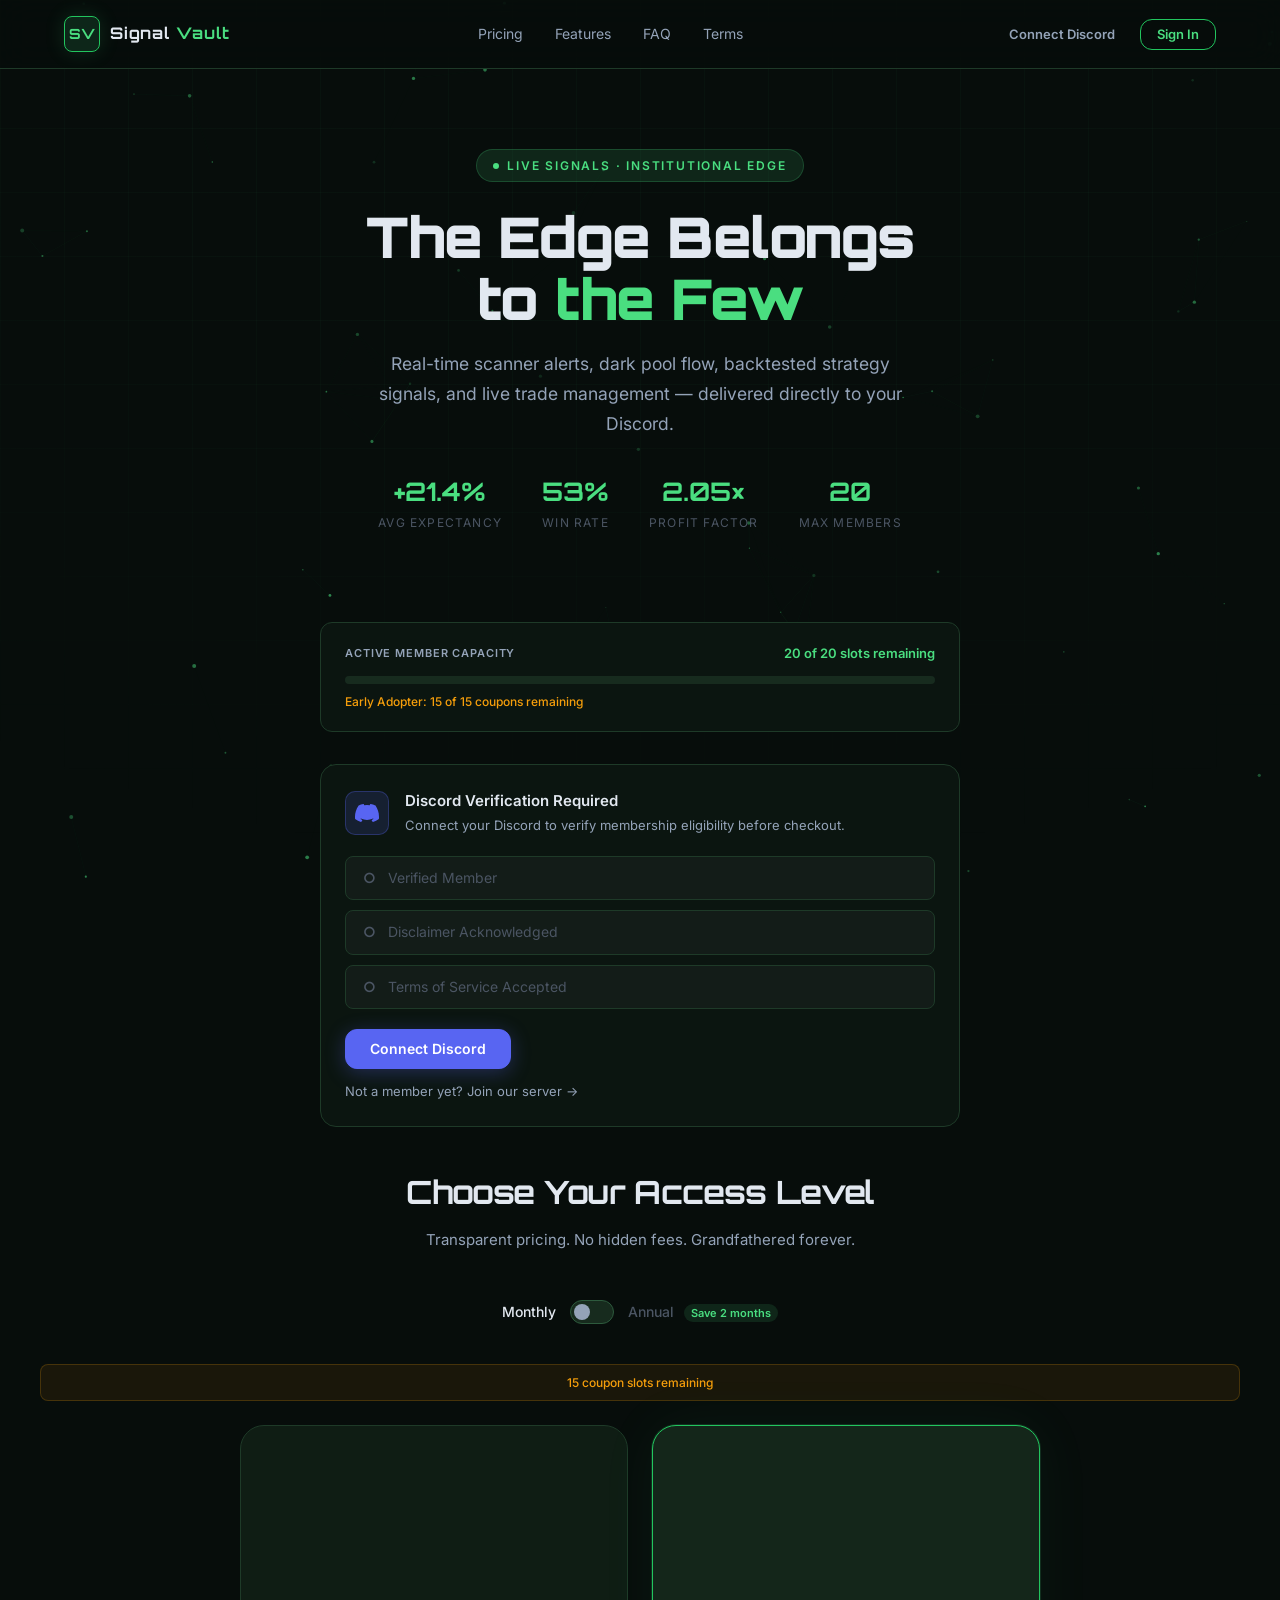
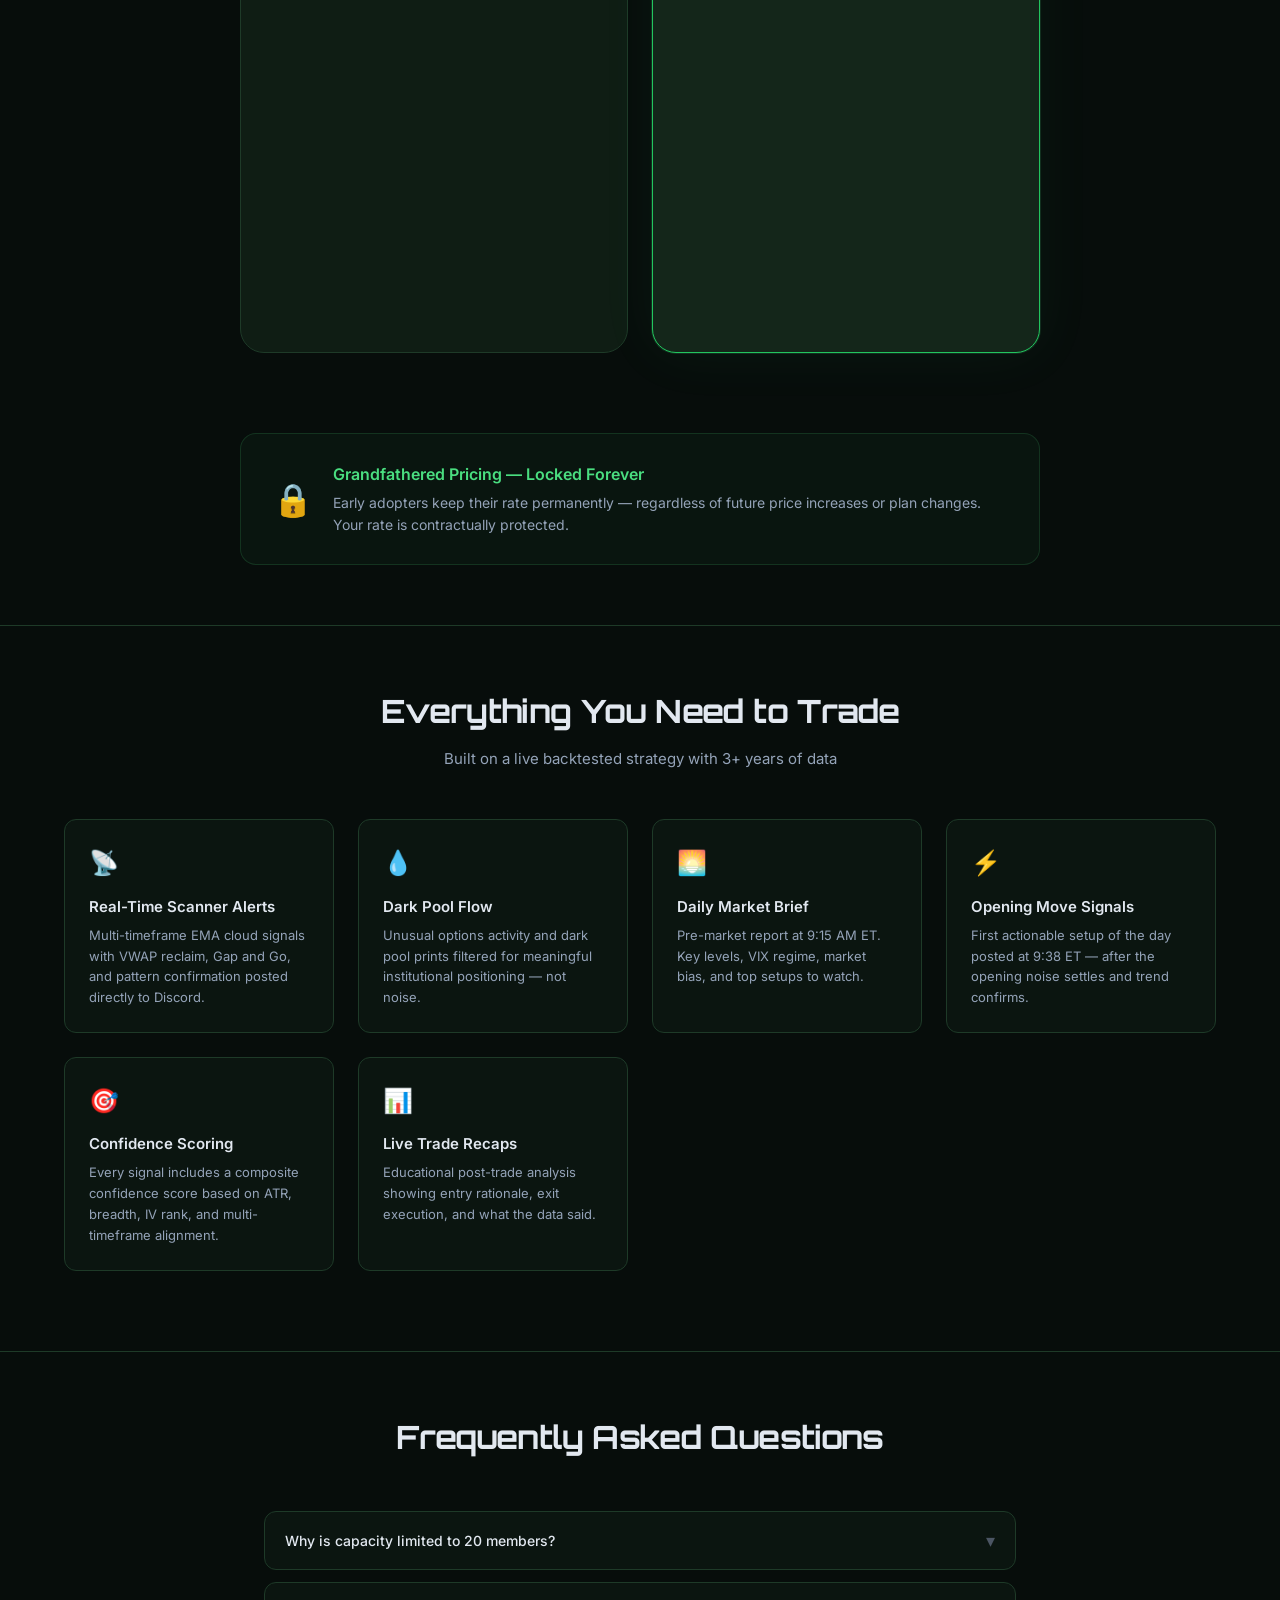
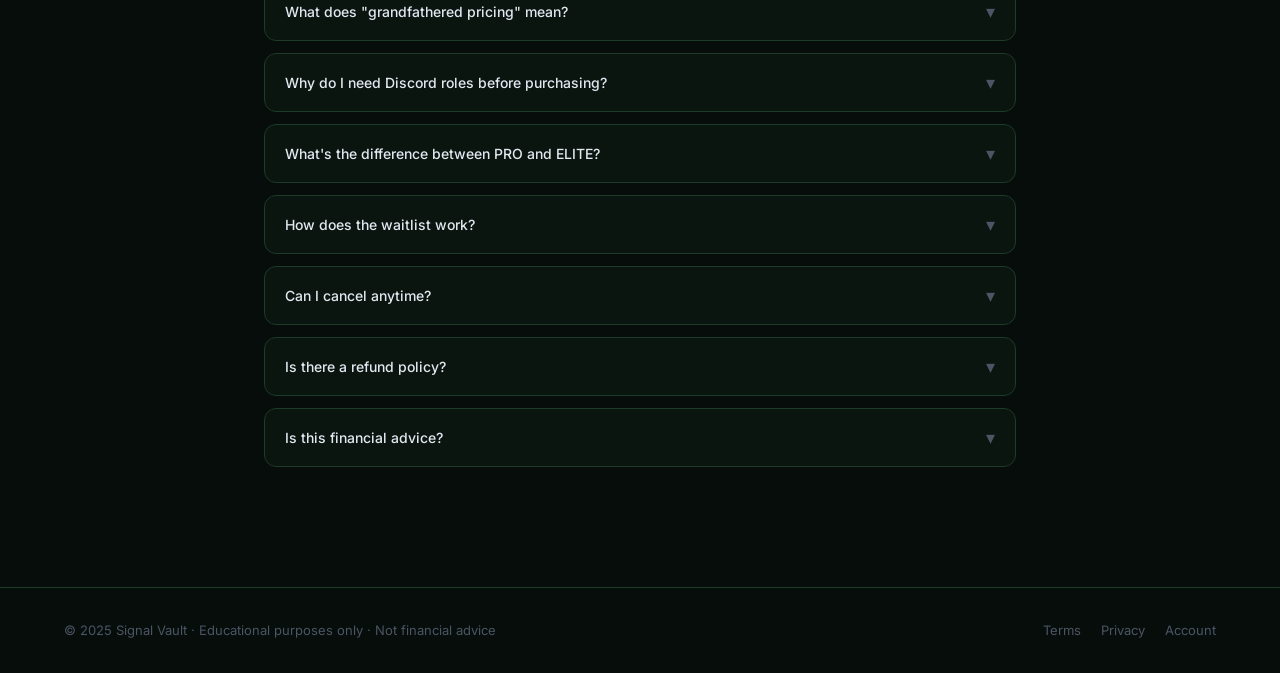
==== index.html @ 94318d63 "Initial Signal Vault payment site with tiered pricing - Complete subscription platform with Discord " ====
<!DOCTYPE html>
<html lang="en">
<head>
  <meta charset="UTF-8">
  <meta name="viewport" content="width=device-width, initial-scale=1.0">
  <title>Signal Vault — Subscription Plans</title>
  <meta name="description" content="Join Signal Vault for institutional-grade trading signals. Real-time scanner alerts, dark pool flow, and backtested strategies.">
  <meta property="og:title" content="Signal Vault — Subscription Plans">
  <meta property="og:description" content="Institutional-grade trading signals for the individual trader.">
  <meta property="og:type" content="website">
  <link rel="icon" href="data:image/svg+xml,<svg xmlns='http://www.w3.org/2000/svg' viewBox='0 0 32 32'><rect width='32' height='32' rx='8' fill='%230f1d14'/><text y='22' x='5' font-size='20' fill='%234ade80'>SV</text></svg>">
  <link rel="stylesheet" href="css/style.css">
</head>
<body data-page="index">
  <canvas id="particles-canvas"></canvas>
  <div class="bg-grid"></div>

  <div class="page-wrapper">

    <!-- Nav -->
    <nav class="nav">
      <div class="container">
        <div class="nav-inner">
          <a href="/" class="nav-logo">
            <div class="nav-logo-mark">SV</div>
            <span class="nav-logo-text">Signal <span>Vault</span></span>
          </a>
          <div class="nav-links">
            <a href="#pricing">Pricing</a>
            <a href="#features">Features</a>
            <a href="#faq">FAQ</a>
            <a href="/terms.html">Terms</a>
          </div>
          <div id="nav-user">
            <!-- Rendered by app.js -->
            <span class="spinner" style="width:16px;height:16px;"></span>
          </div>
        </div>
      </div>
    </nav>

    <!-- Hero -->
    <section class="hero">
      <div class="container">
        <div class="hero-eyebrow">Live Signals · Institutional Edge</div>
        <h1 class="hero-title">
          The Edge Belongs<br>to <span class="accent">the Few</span>
        </h1>
        <p class="hero-subtitle">
          Real-time scanner alerts, dark pool flow, backtested strategy signals,
          and live trade management — delivered directly to your Discord.
        </p>
        <div class="hero-stats">
          <div class="stat-item">
            <span class="stat-value">+21.4%</span>
            <span class="stat-label">Avg Expectancy</span>
          </div>
          <div class="stat-item">
            <span class="stat-value">53%</span>
            <span class="stat-label">Win Rate</span>
          </div>
          <div class="stat-item">
            <span class="stat-value">2.05×</span>
            <span class="stat-label">Profit Factor</span>
          </div>
          <div class="stat-item">
            <span class="stat-value">20</span>
            <span class="stat-label">Max Members</span>
          </div>
        </div>
      </div>
    </section>

    <!-- Capacity bar -->
    <section class="capacity-section">
      <div class="container">
        <div class="capacity-card animate-in">
          <div class="capacity-header">
            <span class="capacity-title">Active Member Capacity</span>
            <span id="capacity-label">Loading…</span>
          </div>
          <div class="capacity-bar-track">
            <div id="capacity-bar-fill"></div>
          </div>
          <div id="early-adopter-label">Loading…</div>
        </div>
      </div>
    </section>

    <!-- Discord verification -->
    <section class="discord-section" id="verify">
      <div class="container">
        <div id="discord-panel">
          <div class="discord-panel-inner" style="padding:32px;text-align:center;">
            <div class="spinner"></div>
          </div>
        </div>
      </div>
    </section>

    <!-- Pricing -->
    <section class="pricing-section container" id="pricing">
      <div class="section-header">
        <h2 class="section-title">Choose Your Access Level</h2>
        <p class="section-subtitle">Transparent pricing. No hidden fees. Grandfathered forever.</p>
      </div>
      <div id="pricing-section">
        <!-- Rendered by app.js -->
        <div style="text-align:center;padding:60px 0;">
          <div class="spinner"></div>
        </div>
      </div>
    </section>

    <!-- Grandfathered pricing callout -->
    <section style="padding:0 0 60px;">
      <div class="container">
        <div style="background:rgba(74,222,128,0.04);border:1px solid rgba(74,222,128,0.15);border-radius:16px;padding:28px 32px;display:flex;align-items:center;gap:20px;flex-wrap:wrap;max-width:800px;margin:0 auto;">
          <div style="font-size:32px;">🔒</div>
          <div style="flex:1;min-width:200px;">
            <h3 style="font-size:16px;font-weight:600;color:var(--accent);margin-bottom:4px;">Grandfathered Pricing — Locked Forever</h3>
            <p style="font-size:14px;color:var(--text-secondary);">Early adopters keep their rate permanently — regardless of future price increases or plan changes. Your rate is contractually protected.</p>
          </div>
        </div>
      </div>
    </section>

    <!-- Features -->
    <section class="features-section" id="features">
      <div class="container">
        <div class="section-header">
          <h2 class="section-title">Everything You Need to Trade</h2>
          <p class="section-subtitle">Built on a live backtested strategy with 3+ years of data</p>
        </div>
        <div class="features-grid">
          <div class="feature-card animate-in">
            <span class="feature-icon">📡</span>
            <h4>Real-Time Scanner Alerts</h4>
            <p>Multi-timeframe EMA cloud signals with VWAP reclaim, Gap and Go, and pattern confirmation posted directly to Discord.</p>
          </div>
          <div class="feature-card animate-in">
            <span class="feature-icon">💧</span>
            <h4>Dark Pool Flow</h4>
            <p>Unusual options activity and dark pool prints filtered for meaningful institutional positioning — not noise.</p>
          </div>
          <div class="feature-card animate-in">
            <span class="feature-icon">🌅</span>
            <h4>Daily Market Brief</h4>
            <p>Pre-market report at 9:15 AM ET. Key levels, VIX regime, market bias, and top setups to watch.</p>
          </div>
          <div class="feature-card animate-in">
            <span class="feature-icon">⚡</span>
            <h4>Opening Move Signals</h4>
            <p>First actionable setup of the day posted at 9:38 ET — after the opening noise settles and trend confirms.</p>
          </div>
          <div class="feature-card animate-in">
            <span class="feature-icon">🎯</span>
            <h4>Confidence Scoring</h4>
            <p>Every signal includes a composite confidence score based on ATR, breadth, IV rank, and multi-timeframe alignment.</p>
          </div>
          <div class="feature-card animate-in">
            <span class="feature-icon">📊</span>
            <h4>Live Trade Recaps</h4>
            <p>Educational post-trade analysis showing entry rationale, exit execution, and what the data said.</p>
          </div>
        </div>
      </div>
    </section>

    <!-- FAQ -->
    <section class="faq-section" id="faq">
      <div class="container container-narrow">
        <div class="section-header">
          <h2 class="section-title">Frequently Asked Questions</h2>
        </div>
        <div class="faq-list">

          <div class="faq-item">
            <button class="faq-question" onclick="toggleFaq(this)">
              Why is capacity limited to 20 members?
              <span class="faq-chevron">▾</span>
            </button>
            <div class="faq-answer">
              Signal Vault is intentionally small. Too many subscribers in the same setups reduces edge for everyone. 20 active members means our signals don't move markets or create crowded trades.
            </div>
          </div>

          <div class="faq-item">
            <button class="faq-question" onclick="toggleFaq(this)">
              What does "grandfathered pricing" mean?
              <span class="faq-chevron">▾</span>
            </button>
            <div class="faq-answer">
              Early adopters lock in their rate permanently. If you join at $69/month, that's your price forever — even if we raise rates for new members. Upgrades and downgrades preserve your grandfathered pricing tier.
            </div>
          </div>

          <div class="faq-item">
            <button class="faq-question" onclick="toggleFaq(this)">
              Why do I need Discord roles before purchasing?
              <span class="faq-chevron">▾</span>
            </button>
            <div class="faq-answer">
              We require server membership and acknowledgment of our disclaimer and terms before accepting payment. This ensures every subscriber understands that our signals are for educational purposes only and not financial advice.
            </div>
          </div>

          <div class="faq-item">
            <button class="faq-question" onclick="toggleFaq(this)">
              What's the difference between PRO and ELITE?
              <span class="faq-chevron">▾</span>
            </button>
            <div class="faq-answer">
              PRO includes all real-time scanner signals, daily briefs, and dark pool alerts. ELITE adds priority signal delivery, ELITE-only high-conviction setups, live position monitoring alerts, and advanced confidence scoring details.
            </div>
          </div>

          <div class="faq-item">
            <button class="faq-question" onclick="toggleFaq(this)">
              How does the waitlist work?
              <span class="faq-chevron">▾</span>
            </button>
            <div class="faq-answer">
              When active capacity is reached, new members join a waitlist. Your position in the waitlist determines your tier (and therefore your rate). Deposits are non-refundable but applied as credit toward your first month when a slot opens. Earlier signup = lower rate locked forever.
            </div>
          </div>

          <div class="faq-item">
            <button class="faq-question" onclick="toggleFaq(this)">
              Can I cancel anytime?
              <span class="faq-chevron">▾</span>
            </button>
            <div class="faq-answer">
              Yes. Cancel anytime through the billing portal — your access continues through the end of your paid period. Note: canceling forfeits your grandfathered rate. If you rejoin within 45 days, your previous rate is honored. After 45 days, you rejoin at the current rate.
            </div>
          </div>

          <div class="faq-item">
            <button class="faq-question" onclick="toggleFaq(this)">
              Is there a refund policy?
              <span class="faq-chevron">▾</span>
            </button>
            <div class="faq-answer">
              We offer a 7-day refund window for your first payment. After that, subscriptions are non-refundable but you may cancel at any time. Waitlist deposits are non-refundable.
            </div>
          </div>

          <div class="faq-item">
            <button class="faq-question" onclick="toggleFaq(this)">
              Is this financial advice?
              <span class="faq-chevron">▾</span>
            </button>
            <div class="faq-answer">
              No. Signal Vault provides educational content and trading signal alerts for informational purposes only. Nothing on this platform constitutes financial, investment, or trading advice. Always conduct your own due diligence and consult a qualified financial professional.
            </div>
          </div>

        </div>
      </div>
    </section>

    <!-- Footer -->
    <footer class="footer">
      <div class="container">
        <div class="footer-inner">
          <div class="footer-copy">
            © 2025 Signal Vault · Educational purposes only · Not financial advice
          </div>
          <div class="footer-links">
            <a href="/terms.html">Terms</a>
            <a href="/privacy.html">Privacy</a>
            <a href="/account.html">Account</a>
          </div>
        </div>
      </div>
    </footer>

  </div><!-- /page-wrapper -->

  <script src="js/config.js"></script>
  <script src="js/discord-auth.js"></script>
  <script src="js/app.js"></script>
  <script>
    function toggleFaq(btn) {
      const item = btn.closest('.faq-item');
      item.classList.toggle('open');
    }
  </script>
</body>
</html>
---- css/style.css ----
/* ════════════════════════════════════════════════════════════════
   Signal Vault — Subscription Platform
   Dark vault aesthetic · Green accent · Orbitron display font
   ════════════════════════════════════════════════════════════════ */

/* ── Google Fonts ──────────────────────────────────────────────── */
@import url('https://fonts.googleapis.com/css2?family=Orbitron:wght@400;600;700;900&family=Inter:wght@300;400;500;600;700&display=swap');

/* ── Variables ─────────────────────────────────────────────────── */
:root {
  --bg-base:          #070d0b;
  --bg-surface:       #0b1510;
  --bg-card:          #0f1d14;
  --bg-card-hover:    #14261a;
  --bg-elevated:      #172b1e;

  --border:           #1e3a28;
  --border-bright:    #2d5a3d;
  --border-glow:      rgba(74, 222, 128, 0.25);

  --accent:           #4ade80;
  --accent-dim:       #22c55e;
  --accent-dark:      #16a34a;
  --accent-glow:      rgba(74, 222, 128, 0.12);
  --accent-glow-lg:   rgba(74, 222, 128, 0.25);

  --text-primary:     #e2e8f0;
  --text-secondary:   #94a3b8;
  --text-muted:       #4b5563;

  --danger:           #ef4444;
  --danger-dim:       rgba(239, 68, 68, 0.15);
  --warning:          #f59e0b;
  --success:          #4ade80;
  --gold:             #fbbf24;
  --discord:          #5865f2;

  --font-display:     'Orbitron', 'Courier New', monospace;
  --font-body:        'Inter', -apple-system, sans-serif;

  --radius-sm:        8px;
  --radius:           12px;
  --radius-lg:        16px;
  --radius-xl:        24px;

  --shadow-sm:        0 2px 8px rgba(0,0,0,0.3);
  --shadow:           0 4px 24px rgba(0,0,0,0.4);
  --shadow-lg:        0 8px 48px rgba(0,0,0,0.5);
  --shadow-glow:      0 0 40px rgba(74,222,128,0.08);
  --shadow-glow-card: 0 0 60px rgba(74,222,128,0.06);

  --transition:       0.2s ease;
  --transition-slow:  0.4s ease;
}

/* ── Reset ─────────────────────────────────────────────────────── */
*, *::before, *::after { box-sizing: border-box; margin: 0; padding: 0; }
html { scroll-behavior: smooth; }
body {
  font-family:      var(--font-body);
  background-color: var(--bg-base);
  color:            var(--text-primary);
  line-height:      1.6;
  overflow-x:       hidden;
  -webkit-font-smoothing: antialiased;
}
a    { color: var(--accent); text-decoration: none; transition: opacity var(--transition); }
a:hover { opacity: 0.8; }
img  { max-width: 100%; }
ul   { list-style: none; }

/* ── Background effects ────────────────────────────────────────── */
#particles-canvas {
  position:   fixed;
  inset:      0;
  z-index:    0;
  pointer-events: none;
}

.bg-grid {
  position:   fixed;
  inset:      0;
  z-index:    0;
  pointer-events: none;
  background-image:
    linear-gradient(rgba(74,222,128,0.03) 1px, transparent 1px),
    linear-gradient(90deg, rgba(74,222,128,0.03) 1px, transparent 1px);
  background-size: 64px 64px;
  mask-image: radial-gradient(ellipse 100% 100% at 50% 0%, black 40%, transparent 100%);
}

/* ── Wrapper ───────────────────────────────────────────────────── */
.page-wrapper {
  position:   relative;
  z-index:    1;
  min-height: 100vh;
}

.container {
  max-width:  1200px;
  margin:     0 auto;
  padding:    0 24px;
}

.container-narrow {
  max-width:  800px;
  margin:     0 auto;
  padding:    0 24px;
}

/* ── Navigation ────────────────────────────────────────────────── */
.nav {
  position:        sticky;
  top:             0;
  z-index:         100;
  padding:         16px 0;
  border-bottom:   1px solid var(--border);
  background:      rgba(7,13,11,0.85);
  backdrop-filter: blur(16px);
  -webkit-backdrop-filter: blur(16px);
}

.nav-inner {
  display:         flex;
  align-items:     center;
  justify-content: space-between;
  gap:             16px;
}

.nav-logo {
  display:     flex;
  align-items: center;
  gap:         10px;
  text-decoration: none;
}

.nav-logo-mark {
  width:           36px;
  height:          36px;
  background:      var(--accent-glow);
  border:          1px solid var(--accent-dim);
  border-radius:   8px;
  display:         flex;
  align-items:     center;
  justify-content: center;
  font-family:     var(--font-display);
  font-size:       14px;
  font-weight:     700;
  color:           var(--accent);
  box-shadow:      0 0 20px rgba(74,222,128,0.15);
}

.nav-logo-text {
  font-family: var(--font-display);
  font-size:   16px;
  font-weight: 700;
  color:       var(--text-primary);
  letter-spacing: 0.05em;
}
.nav-logo-text span {
  color: var(--accent);
}

.nav-links {
  display:     flex;
  align-items: center;
  gap:         8px;
}

.nav-links a {
  font-size:  14px;
  color:      var(--text-secondary);
  padding:    6px 12px;
  border-radius: var(--radius-sm);
  transition: all var(--transition);
}
.nav-links a:hover {
  color:       var(--text-primary);
  background:  rgba(255,255,255,0.04);
  opacity:     1;
}

#nav-user {
  display:     flex;
  align-items: center;
  gap:         8px;
}

.nav-username {
  font-size:  13px;
  color:      var(--accent);
  font-weight: 500;
}

/* ── Hero ──────────────────────────────────────────────────────── */
.hero {
  padding:    80px 0 40px;
  text-align: center;
}

.hero-eyebrow {
  display:       inline-flex;
  align-items:   center;
  gap:           8px;
  font-size:     12px;
  font-weight:   600;
  letter-spacing: 0.15em;
  text-transform: uppercase;
  color:         var(--accent);
  background:    var(--accent-glow);
  border:        1px solid rgba(74,222,128,0.2);
  padding:       6px 16px;
  border-radius: 100px;
  margin-bottom: 24px;
}

.hero-eyebrow::before {
  content:       '';
  display:       block;
  width:         6px;
  height:        6px;
  background:    var(--accent);
  border-radius: 50%;
  animation:     pulse 2s infinite;
}

.hero-title {
  font-family:   var(--font-display);
  font-size:     clamp(2rem, 5vw, 3.5rem);
  font-weight:   900;
  line-height:   1.1;
  letter-spacing: -0.02em;
  color:         var(--text-primary);
  margin-bottom: 20px;
}

.hero-title .accent { color: var(--accent); }

.hero-subtitle {
  font-size:     1.1rem;
  color:         var(--text-secondary);
  max-width:     560px;
  margin:        0 auto 40px;
  line-height:   1.7;
}

.hero-stats {
  display:         flex;
  justify-content: center;
  gap:             40px;
  flex-wrap:       wrap;
  margin-bottom:   48px;
}

.stat-item {
  text-align: center;
}

.stat-value {
  display:     block;
  font-family: var(--font-display);
  font-size:   1.6rem;
  font-weight: 700;
  color:       var(--accent);
  line-height: 1;
  margin-bottom: 4px;
}

.stat-label {
  font-size:  12px;
  color:      var(--text-muted);
  text-transform: uppercase;
  letter-spacing: 0.1em;
}

/* ── Capacity bar ───────────────────────────────────────────────── */
.capacity-section {
  padding:       0 0 32px;
}

.capacity-card {
  background:    var(--bg-surface);
  border:        1px solid var(--border);
  border-radius: var(--radius);
  padding:       20px 24px;
  max-width:     640px;
  margin:        0 auto;
}

.capacity-header {
  display:         flex;
  justify-content: space-between;
  align-items:     center;
  margin-bottom:   12px;
  font-size:       13px;
}

.capacity-title {
  font-weight: 600;
  color:       var(--text-secondary);
  text-transform: uppercase;
  letter-spacing: 0.08em;
  font-size:   11px;
}

#capacity-label {
  font-size:  13px;
  color:      var(--accent);
  font-weight: 600;
}

.capacity-bar-track {
  height:        8px;
  background:    var(--bg-elevated);
  border-radius: 100px;
  overflow:      hidden;
  margin-bottom: 8px;
}

#capacity-bar-fill {
  height:        100%;
  background:    linear-gradient(90deg, var(--accent-dark), var(--accent));
  border-radius: 100px;
  width:         0%;
  transition:    width 1s ease;
  box-shadow:    0 0 12px rgba(74,222,128,0.4);
}

#early-adopter-label {
  font-size:  12px;
  color:      var(--warning);
  font-weight: 500;
}

/* ── Discord Verification Panel ────────────────────────────────── */
.discord-section {
  padding:       0 0 40px;
}

#discord-panel {
  max-width:     640px;
  margin:        0 auto;
  border-radius: var(--radius-lg);
  border:        1px solid var(--border);
  background:    var(--bg-surface);
  overflow:      hidden;
  transition:    border-color var(--transition);
}

#discord-panel.panel-shake {
  animation: shake 0.5s ease;
}

.discord-panel-inner {
  padding: 24px;
}

.discord-panel-inner.verified {
  border-color:  var(--accent);
  box-shadow:    0 0 40px rgba(74,222,128,0.08);
}

.discord-panel-header {
  display:       flex;
  align-items:   center;
  gap:           16px;
  margin-bottom: 20px;
}

.discord-icon {
  width:           44px;
  height:          44px;
  background:      rgba(88,101,242,0.15);
  border:          1px solid rgba(88,101,242,0.3);
  border-radius:   10px;
  display:         flex;
  align-items:     center;
  justify-content: center;
  flex-shrink:     0;
}

.discord-user-avatar {
  position:     relative;
  flex-shrink:  0;
}

.discord-user-avatar img {
  width:         44px;
  height:        44px;
  border-radius: 50%;
  border:        2px solid var(--border-bright);
}

.online-dot {
  position:      absolute;
  bottom:        1px;
  right:         1px;
  width:         10px;
  height:        10px;
  background:    var(--accent);
  border-radius: 50%;
  border:        2px solid var(--bg-surface);
}

.discord-panel-header h3 {
  font-size:   15px;
  font-weight: 600;
  color:       var(--text-primary);
  margin-bottom: 2px;
}

.discord-panel-header p {
  font-size: 13px;
  color:     var(--text-secondary);
}

.discord-panel-header .btn-ghost.btn-sm {
  margin-left: auto;
}

/* Role checklist */
.role-checklist {
  display:        flex;
  flex-direction: column;
  gap:            10px;
  margin-bottom:  20px;
}

.role-item {
  display:       flex;
  align-items:   center;
  gap:           10px;
  font-size:     14px;
  padding:       10px 14px;
  border-radius: var(--radius-sm);
  border:        1px solid;
}

.role-item.role-met {
  background:    rgba(74,222,128,0.06);
  border-color:  rgba(74,222,128,0.2);
  color:         var(--text-primary);
}

.role-item.role-missing {
  background:    rgba(239,68,68,0.06);
  border-color:  rgba(239,68,68,0.2);
  color:         var(--text-secondary);
}

.role-item.role-pending {
  background:    rgba(255,255,255,0.03);
  border-color:  var(--border);
  color:         var(--text-muted);
}

.role-check {
  font-size:   14px;
  font-weight: 700;
  flex-shrink: 0;
  width:       18px;
  text-align:  center;
}

.role-met    .role-check { color: var(--accent); }
.role-missing .role-check { color: var(--danger); }
.role-pending .role-check { color: var(--text-muted); }

.role-action {
  margin-left: auto;
  font-size:   12px;
  font-weight: 500;
  color:       var(--accent);
  white-space: nowrap;
}

.discord-panel-actions {
  display:        flex;
  flex-direction: column;
  align-items:    flex-start;
  gap:            12px;
}

.btn-link {
  font-size:  13px;
  color:      var(--text-secondary);
  background: none;
  border:     none;
  cursor:     pointer;
  padding:    0;
  transition: color var(--transition);
}
.btn-link:hover { color: var(--accent); opacity: 1; }

.panel-note {
  font-size:  13px;
  color:      var(--text-secondary);
  line-height: 1.5;
}

.panel-note a { color: var(--accent); }

.panel-note-success {
  color: var(--accent);
}

/* ── Billing toggle ─────────────────────────────────────────────── */
.pricing-toggle-wrap {
  display:         flex;
  align-items:     center;
  justify-content: center;
  gap:             14px;
  margin-bottom:   40px;
}

.toggle-label {
  font-size:  14px;
  color:      var(--text-muted);
  font-weight: 500;
  transition: color var(--transition);
}

.toggle-label.active {
  color: var(--text-primary);
}

.toggle-savings {
  font-size:     11px;
  background:    rgba(74,222,128,0.12);
  color:         var(--accent);
  padding:       2px 7px;
  border-radius: 100px;
  font-weight:   600;
  margin-left:   6px;
}

.toggle-switch {
  position: relative;
  display:  inline-block;
  width:    44px;
  height:   24px;
}

.toggle-switch input { opacity: 0; width: 0; height: 0; }

.toggle-slider {
  position:      absolute;
  inset:         0;
  background:    var(--bg-elevated);
  border:        1px solid var(--border-bright);
  border-radius: 100px;
  cursor:        pointer;
  transition:    background var(--transition);
}

.toggle-slider::before {
  content:       '';
  position:      absolute;
  width:         16px;
  height:        16px;
  left:          3px;
  bottom:        3px;
  background:    var(--text-secondary);
  border-radius: 50%;
  transition:    transform var(--transition), background var(--transition);
}

.toggle-switch input:checked + .toggle-slider {
  background:   var(--accent-glow);
  border-color: var(--accent-dim);
}

.toggle-switch input:checked + .toggle-slider::before {
  transform:  translateX(20px);
  background: var(--accent);
}

/* ── Pricing grid ───────────────────────────────────────────────── */
.pricing-section { padding: 0 0 80px; }

.section-header {
  text-align:    center;
  margin-bottom: 48px;
}

.section-title {
  font-family:   var(--font-display);
  font-size:     clamp(1.5rem, 3vw, 2rem);
  font-weight:   700;
  letter-spacing: -0.02em;
  color:         var(--text-primary);
  margin-bottom: 10px;
}

.section-subtitle {
  font-size: 15px;
  color:     var(--text-secondary);
}

.pricing-grid {
  display:               grid;
  grid-template-columns: repeat(auto-fit, minmax(300px, 1fr));
  gap:                   24px;
  max-width:             800px;
  margin:                0 auto;
}

/* ── Pricing cards ──────────────────────────────────────────────── */
.pricing-card {
  background:   var(--bg-card);
  border:       1px solid var(--border);
  border-radius: var(--radius-xl);
  padding:      32px;
  position:     relative;
  transition:   transform var(--transition-slow), border-color var(--transition-slow),
                box-shadow var(--transition-slow);
  transform-style: preserve-3d;
}

.pricing-card:hover {
  transform:    translateY(-6px);
  border-color: var(--border-bright);
  box-shadow:   var(--shadow-glow-card);
}

.pricing-card.card-featured {
  border-color: var(--accent-dim);
  background:   var(--bg-card-hover);
  box-shadow:   0 0 0 1px rgba(74,222,128,0.15), var(--shadow-glow-card);
}

.pricing-card.card-featured:hover {
  border-color: var(--accent);
  box-shadow:   0 0 0 1px var(--accent), 0 0 60px rgba(74,222,128,0.15);
  transform:    translateY(-8px);
}

.card-badge-top {
  position:      absolute;
  top:           -12px;
  left:          50%;
  transform:     translateX(-50%);
  font-family:   var(--font-display);
  font-size:     10px;
  font-weight:   700;
  letter-spacing: 0.15em;
  background:    var(--accent);
  color:         var(--bg-base);
  padding:       4px 16px;
  border-radius: 100px;
  white-space:   nowrap;
}

.card-top {
  margin-bottom: 28px;
}

.plan-name {
  font-family:   var(--font-display);
  font-size:     18px;
  font-weight:   700;
  letter-spacing: 0.1em;
  color:         var(--text-primary);
  margin-bottom: 16px;
}

.plan-price {
  display:     flex;
  align-items: baseline;
  gap:         6px;
  flex-wrap:   wrap;
  margin-bottom: 6px;
}

.price-amount {
  font-family:   var(--font-display);
  font-size:     2.8rem;
  font-weight:   900;
  color:         var(--accent);
  line-height:   1;
}

.price-period {
  font-size:  14px;
  color:      var(--text-secondary);
  align-self: flex-end;
  padding-bottom: 4px;
}

.price-equiv {
  font-size:  12px;
  color:      var(--text-muted);
  margin-top: 4px;
}

.savings-badge {
  display:       inline-block;
  font-size:     11px;
  font-weight:   600;
  background:    rgba(74,222,128,0.12);
  color:         var(--accent);
  padding:       2px 8px;
  border-radius: 100px;
  margin-left:   4px;
  vertical-align: middle;
}

.early-note {
  font-size:  12px;
  color:      var(--warning);
  font-weight: 600;
  margin-top: 4px;
}

.early-countdown {
  text-align:  center;
  font-size:   12px;
  color:       var(--warning);
  font-weight: 500;
  margin-bottom: 24px;
  padding:     8px 16px;
  background:  rgba(245,158,11,0.08);
  border:      1px solid rgba(245,158,11,0.2);
  border-radius: var(--radius-sm);
}

/* Feature list */
.feature-list {
  display:        flex;
  flex-direction: column;
  gap:            10px;
  margin-bottom:  28px;
}

.feature-list li {
  display:     flex;
  align-items: center;
  gap:         10px;
  font-size:   14px;
  color:       var(--text-secondary);
}

.feature-list li::before {
  content:       '✓';
  color:         var(--accent);
  font-weight:   700;
  flex-shrink:   0;
  font-size:     12px;
}

/* ── Badges ─────────────────────────────────────────────────────── */
.badge {
  display:       inline-block;
  font-size:     10px;
  font-weight:   700;
  letter-spacing: 0.1em;
  text-transform: uppercase;
  padding:       3px 10px;
  border-radius: 100px;
  margin-bottom: 8px;
}

.badge-early {
  background: rgba(245,158,11,0.12);
  color:      var(--warning);
  border:     1px solid rgba(245,158,11,0.25);
}

.badge-green {
  background: rgba(74,222,128,0.12);
  color:      var(--accent);
  border:     1px solid rgba(74,222,128,0.25);
  font-size:  11px;
  padding:    2px 10px;
  border-radius: 100px;
}

/* ── Buttons ─────────────────────────────────────────────────────── */
.btn {
  display:         inline-flex;
  align-items:     center;
  justify-content: center;
  gap:             8px;
  font-family:     var(--font-body);
  font-size:       14px;
  font-weight:     600;
  padding:         12px 24px;
  border-radius:   var(--radius);
  border:          1px solid transparent;
  cursor:          pointer;
  text-decoration: none;
  transition:      all var(--transition);
  white-space:     nowrap;
  line-height:     1;
}

.btn-block  { width: 100%; }
.btn-sm     { padding: 8px 16px; font-size: 13px; }
.btn-xs     { padding: 6px 12px; font-size: 12px; }

.btn-primary {
  background:  var(--accent);
  color:       var(--bg-base);
  border-color: var(--accent);
  box-shadow:  0 0 24px rgba(74,222,128,0.2);
}
.btn-primary:hover {
  background:  #5cf090;
  box-shadow:  0 0 40px rgba(74,222,128,0.35);
  transform:   translateY(-1px);
  opacity:     1;
}

.btn-elite {
  background:  linear-gradient(135deg, var(--accent-dim), var(--accent));
  color:       var(--bg-base);
  border-color: var(--accent);
  box-shadow:  0 0 32px rgba(74,222,128,0.25);
}
.btn-elite:hover {
  box-shadow:  0 0 48px rgba(74,222,128,0.4);
  transform:   translateY(-1px);
  opacity:     1;
}

.btn-outline {
  background:  transparent;
  color:       var(--accent);
  border-color: var(--accent-dim);
}
.btn-outline:hover {
  background:  var(--accent-glow);
  opacity:     1;
}

.btn-ghost {
  background:  transparent;
  color:       var(--text-secondary);
  border-color: transparent;
}
.btn-ghost:hover {
  background:  rgba(255,255,255,0.06);
  color:       var(--text-primary);
  opacity:     1;
}

.btn-discord {
  background:  var(--discord);
  color:       white;
  border-color: var(--discord);
  box-shadow:  0 4px 20px rgba(88,101,242,0.3);
}
.btn-discord:hover {
  background:  #6975f3;
  box-shadow:  0 4px 32px rgba(88,101,242,0.45);
  transform:   translateY(-1px);
  opacity:     1;
}

.btn-locked {
  background:  var(--bg-elevated) !important;
  color:       var(--text-muted) !important;
  border-color: var(--border) !important;
  box-shadow:  none !important;
  cursor:      pointer;
  opacity:     1 !important;
}
.btn-locked:hover { transform: none !important; }

/* ── Waitlist section ───────────────────────────────────────────── */
.waitlist-header {
  text-align:    center;
  margin-bottom: 40px;
}

.waitlist-badge {
  display:       inline-block;
  font-size:     11px;
  font-weight:   700;
  letter-spacing: 0.12em;
  text-transform: uppercase;
  color:         var(--warning);
  background:    rgba(245,158,11,0.1);
  border:        1px solid rgba(245,158,11,0.25);
  padding:       5px 14px;
  border-radius: 100px;
  margin-bottom: 16px;
}

.waitlist-header h2 {
  font-family:   var(--font-display);
  font-size:     1.8rem;
  font-weight:   700;
  color:         var(--text-primary);
  margin-bottom: 10px;
}

.waitlist-header p {
  font-size:  15px;
  color:      var(--text-secondary);
  max-width:  520px;
  margin:     0 auto;
}

.waitlist-tiers {
  display:               grid;
  grid-template-columns: repeat(auto-fit, minmax(200px, 1fr));
  gap:                   16px;
  margin-bottom:         32px;
}

.waitlist-card {
  background:    var(--bg-card);
  border:        1px solid var(--border);
  border-radius: var(--radius-lg);
  padding:       24px;
  position:      relative;
  text-align:    center;
  transition:    border-color var(--transition), transform var(--transition-slow);
}

.waitlist-card:hover {
  border-color: var(--border-bright);
  transform:    translateY(-4px);
}

.waitlist-card.waitlist-current {
  border-color: var(--warning);
  background:   rgba(245,158,11,0.04);
}

.current-badge {
  position:      absolute;
  top:           -10px;
  left:          50%;
  transform:     translateX(-50%);
  font-size:     10px;
  font-weight:   700;
  letter-spacing: 0.1em;
  background:    var(--warning);
  color:         var(--bg-base);
  padding:       3px 12px;
  border-radius: 100px;
  white-space:   nowrap;
}

.waitlist-card h4 {
  font-family:   var(--font-display);
  font-size:     14px;
  font-weight:   700;
  letter-spacing: 0.1em;
  color:         var(--text-secondary);
  margin-bottom: 12px;
}

.deposit-amount {
  font-family:   var(--font-display);
  font-size:     1.6rem;
  font-weight:   900;
  color:         var(--warning);
  margin-bottom: 8px;
}

.waitlist-rates {
  font-size:     13px;
  color:         var(--text-primary);
  margin-bottom: 8px;
}

.waitlist-rates .sep {
  color: var(--text-muted);
  margin: 0 4px;
}

.waitlist-rates em {
  font-style:  normal;
  color:       var(--accent);
  font-weight: 600;
  font-size:   12px;
}

.deposit-note {
  font-size:     11px;
  color:         var(--text-muted);
  margin-bottom: 16px;
  line-height:   1.5;
}

.waitlist-note {
  font-size:  13px;
  color:      var(--text-muted);
  text-align: center;
  max-width:  600px;
  margin:     0 auto;
  line-height: 1.6;
}

/* ── Features section ───────────────────────────────────────────── */
.features-section {
  padding:    60px 0 80px;
  border-top: 1px solid var(--border);
}

.features-grid {
  display:               grid;
  grid-template-columns: repeat(auto-fit, minmax(240px, 1fr));
  gap:                   24px;
  margin-top:            48px;
}

.feature-card {
  background:    var(--bg-surface);
  border:        1px solid var(--border);
  border-radius: var(--radius);
  padding:       24px;
  transition:    border-color var(--transition), transform var(--transition-slow);
}

.feature-card:hover {
  border-color: var(--border-bright);
  transform:    translateY(-3px);
}

.feature-icon {
  font-size:     24px;
  margin-bottom: 12px;
  display:       block;
}

.feature-card h4 {
  font-size:     15px;
  font-weight:   600;
  color:         var(--text-primary);
  margin-bottom: 6px;
}

.feature-card p {
  font-size:  13px;
  color:      var(--text-secondary);
  line-height: 1.6;
}

/* ── FAQ ─────────────────────────────────────────────────────────── */
.faq-section {
  padding:    60px 0 80px;
  border-top: 1px solid var(--border);
}

.faq-list {
  display:        flex;
  flex-direction: column;
  gap:            12px;
  margin-top:     40px;
}

.faq-item {
  background:    var(--bg-surface);
  border:        1px solid var(--border);
  border-radius: var(--radius);
  overflow:      hidden;
}

.faq-question {
  width:           100%;
  display:         flex;
  justify-content: space-between;
  align-items:     center;
  padding:         18px 20px;
  background:      none;
  border:          none;
  color:           var(--text-primary);
  font-family:     var(--font-body);
  font-size:       14px;
  font-weight:     500;
  cursor:          pointer;
  text-align:      left;
  gap:             16px;
  transition:      background var(--transition);
}

.faq-question:hover { background: rgba(255,255,255,0.03); }

.faq-chevron {
  flex-shrink: 0;
  color:       var(--text-muted);
  transition:  transform var(--transition);
  font-size:   18px;
}

.faq-item.open .faq-chevron { transform: rotate(180deg); }

.faq-answer {
  font-size:   14px;
  color:       var(--text-secondary);
  line-height: 1.7;
  padding:     0 20px;
  max-height:  0;
  overflow:    hidden;
  transition:  max-height 0.35s ease, padding 0.35s ease;
}

.faq-item.open .faq-answer {
  padding:    0 20px 18px;
  max-height: 400px;
}

/* ── Footer ──────────────────────────────────────────────────────── */
.footer {
  border-top:  1px solid var(--border);
  padding:     32px 0;
  margin-top:  40px;
}

.footer-inner {
  display:         flex;
  justify-content: space-between;
  align-items:     center;
  gap:             16px;
  flex-wrap:       wrap;
}

.footer-copy {
  font-size: 13px;
  color:     var(--text-muted);
}

.footer-links {
  display: flex;
  gap:     20px;
}

.footer-links a {
  font-size: 13px;
  color:     var(--text-muted);
}
.footer-links a:hover { color: var(--accent); opacity: 1; }

/* ── Account portal ─────────────────────────────────────────────── */
.account-gate {
  text-align: center;
  padding:    80px 24px;
}

.gate-icon {
  font-size:     48px;
  margin-bottom: 24px;
}

.account-gate h2 {
  font-family:   var(--font-display);
  font-size:     1.8rem;
  font-weight:   700;
  margin-bottom: 12px;
  color:         var(--text-primary);
}

.account-gate p {
  font-size:     15px;
  color:         var(--text-secondary);
  margin-bottom: 32px;
}

.account-header {
  display:       flex;
  align-items:   center;
  gap:           16px;
  margin-bottom: 32px;
  padding:       20px 24px;
  background:    var(--bg-surface);
  border:        1px solid var(--border);
  border-radius: var(--radius);
}

.account-avatar img {
  width:         48px;
  height:        48px;
  border-radius: 50%;
  border:        2px solid var(--border-bright);
}

.account-user-info h2 {
  font-size:   18px;
  font-weight: 600;
  color:       var(--text-primary);
}

.account-user-info p {
  font-size:  12px;
  color:      var(--text-muted);
}

.account-grid {
  display:               grid;
  grid-template-columns: repeat(auto-fill, minmax(320px, 1fr));
  gap:                   20px;
}

.account-card {
  background:    var(--bg-surface);
  border:        1px solid var(--border);
  border-radius: var(--radius);
  padding:       24px;
}

.account-card h3 {
  font-size:     14px;
  font-weight:   600;
  text-transform: uppercase;
  letter-spacing: 0.08em;
  color:         var(--text-muted);
  margin-bottom: 16px;
}

.portal-actions {
  display:        flex;
  flex-direction: column;
  gap:            10px;
}

.portal-note {
  font-size:  12px;
  color:      var(--text-muted);
  line-height: 1.5;
}

.plan-info-list {
  display:        flex;
  flex-direction: column;
  gap:            12px;
  margin-bottom:  16px;
}

.plan-info-row {
  display:         flex;
  justify-content: space-between;
  align-items:     center;
  font-size:       14px;
}

.plan-info-row span:first-child { color: var(--text-secondary); }
.plan-value { color: var(--text-primary); font-weight: 500; }

.plan-note {
  font-size:  12px;
  color:      var(--text-muted);
  line-height: 1.5;
}

.quick-links {
  display:        flex;
  flex-direction: column;
  gap:            8px;
}

.quick-link {
  display:     flex;
  align-items: center;
  gap:         10px;
  font-size:   14px;
  color:       var(--text-secondary);
  padding:     10px 12px;
  border-radius: var(--radius-sm);
  transition:  all var(--transition);
  border:      1px solid transparent;
}

.quick-link:hover {
  background:  var(--accent-glow);
  border-color: rgba(74,222,128,0.15);
  color:       var(--text-primary);
  opacity:     1;
}

/* ── Success / Cancel pages ─────────────────────────────────────── */
.result-page {
  display:         flex;
  align-items:     center;
  justify-content: center;
  min-height:      80vh;
  padding:         40px 24px;
}

.result-card {
  background:    var(--bg-card);
  border:        1px solid var(--border);
  border-radius: var(--radius-xl);
  padding:       48px;
  max-width:     520px;
  width:         100%;
  text-align:    center;
  box-shadow:    var(--shadow-lg);
}

.result-card.success-card {
  border-color: rgba(74,222,128,0.3);
  box-shadow:   0 0 60px rgba(74,222,128,0.08);
}

.result-card.cancel-card {
  border-color: rgba(239,68,68,0.2);
}

.result-icon {
  font-size:     56px;
  margin-bottom: 20px;
  display:       block;
  animation:     bounceIn 0.6s ease;
}

.result-card h1 {
  font-family:   var(--font-display);
  font-size:     1.8rem;
  font-weight:   700;
  color:         var(--text-primary);
  margin-bottom: 12px;
}

.result-card p {
  font-size:     15px;
  color:         var(--text-secondary);
  line-height:   1.7;
  margin-bottom: 24px;
}

.result-steps {
  text-align:    left;
  background:    var(--bg-surface);
  border:        1px solid var(--border);
  border-radius: var(--radius);
  padding:       20px 24px;
  margin-bottom: 32px;
}

.result-steps h4 {
  font-size:   13px;
  font-weight: 600;
  color:       var(--text-secondary);
  text-transform: uppercase;
  letter-spacing: 0.08em;
  margin-bottom: 12px;
}

.result-steps ol {
  list-style:   decimal;
  padding-left: 20px;
  display:      flex;
  flex-direction: column;
  gap:          8px;
}

.result-steps li {
  font-size:  13px;
  color:      var(--text-secondary);
  line-height: 1.6;
}

.result-actions {
  display:        flex;
  flex-direction: column;
  gap:            12px;
}

/* ── Terms / Privacy ────────────────────────────────────────────── */
.legal-page {
  padding: 60px 0 80px;
}

.legal-header {
  margin-bottom: 40px;
}

.legal-header h1 {
  font-family:   var(--font-display);
  font-size:     2rem;
  font-weight:   700;
  color:         var(--text-primary);
  margin-bottom: 8px;
}

.legal-header p {
  font-size: 14px;
  color:     var(--text-muted);
}

.legal-content {
  color:      var(--text-secondary);
  line-height: 1.8;
  font-size:  15px;
}

.legal-content h2 {
  font-size:     18px;
  font-weight:   600;
  color:         var(--text-primary);
  margin:        40px 0 12px;
  padding-top:   20px;
  border-top:    1px solid var(--border);
}

.legal-content h3 {
  font-size:   15px;
  font-weight: 600;
  color:       var(--text-primary);
  margin:      24px 0 8px;
}

.legal-content p  { margin-bottom: 16px; }
.legal-content ul { padding-left: 20px; margin-bottom: 16px; }
.legal-content ul li { list-style: disc; margin-bottom: 6px; }
.legal-content a  { color: var(--accent); }

/* ── Utilities ──────────────────────────────────────────────────── */
.hidden { display: none !important; }
.text-center { text-align: center; }
.text-success { color: var(--accent); }
.text-muted { color: var(--text-muted); }
.text-secondary { color: var(--text-secondary); }
.mt-2 { margin-top: 12px; }
.sep { color: var(--text-muted); }

.divider {
  height:     1px;
  background: var(--border);
  margin:     40px 0;
}

/* Loading spinner */
.spinner {
  width:         24px;
  height:        24px;
  border:        2px solid rgba(74,222,128,0.2);
  border-top:    2px solid var(--accent);
  border-radius: 50%;
  animation:     spin 0.8s linear infinite;
  display:       inline-block;
}

/* ── Animations ─────────────────────────────────────────────────── */
@keyframes pulse {
  0%, 100% { opacity: 1; transform: scale(1); }
  50%      { opacity: 0.5; transform: scale(0.8); }
}

@keyframes glow-pulse {
  0%, 100% { box-shadow: 0 0 20px rgba(74,222,128,0.1); }
  50%       { box-shadow: 0 0 40px rgba(74,222,128,0.25); }
}

@keyframes fadeInUp {
  from { opacity: 0; transform: translateY(24px); }
  to   { opacity: 1; transform: translateY(0); }
}

@keyframes bounceIn {
  0%   { transform: scale(0.3); opacity: 0; }
  50%  { transform: scale(1.05); }
  70%  { transform: scale(0.9); }
  100% { transform: scale(1); opacity: 1; }
}

@keyframes shake {
  0%, 100% { transform: translateX(0); }
  20%       { transform: translateX(-8px); }
  40%       { transform: translateX(8px); }
  60%       { transform: translateX(-6px); }
  80%       { transform: translateX(6px); }
}

@keyframes spin {
  to { transform: rotate(360deg); }
}

.animate-in {
  animation: fadeInUp 0.5s ease forwards;
}

/* ── Responsive ─────────────────────────────────────────────────── */
@media (max-width: 768px) {
  .hero           { padding: 48px 0 24px; }
  .hero-stats     { gap: 24px; }
  .nav-links      { display: none; }
  .pricing-grid   { grid-template-columns: 1fr; max-width: 420px; }
  .pricing-card   { padding: 24px; }
  .waitlist-tiers { grid-template-columns: repeat(2, 1fr); }
  .account-grid   { grid-template-columns: 1fr; }
  .result-card    { padding: 32px 20px; }
  .footer-inner   { flex-direction: column; text-align: center; }
}

@media (max-width: 480px) {
  .container       { padding: 0 16px; }
  .waitlist-tiers  { grid-template-columns: 1fr; }
  .hero-title      { font-size: 1.8rem; }
}
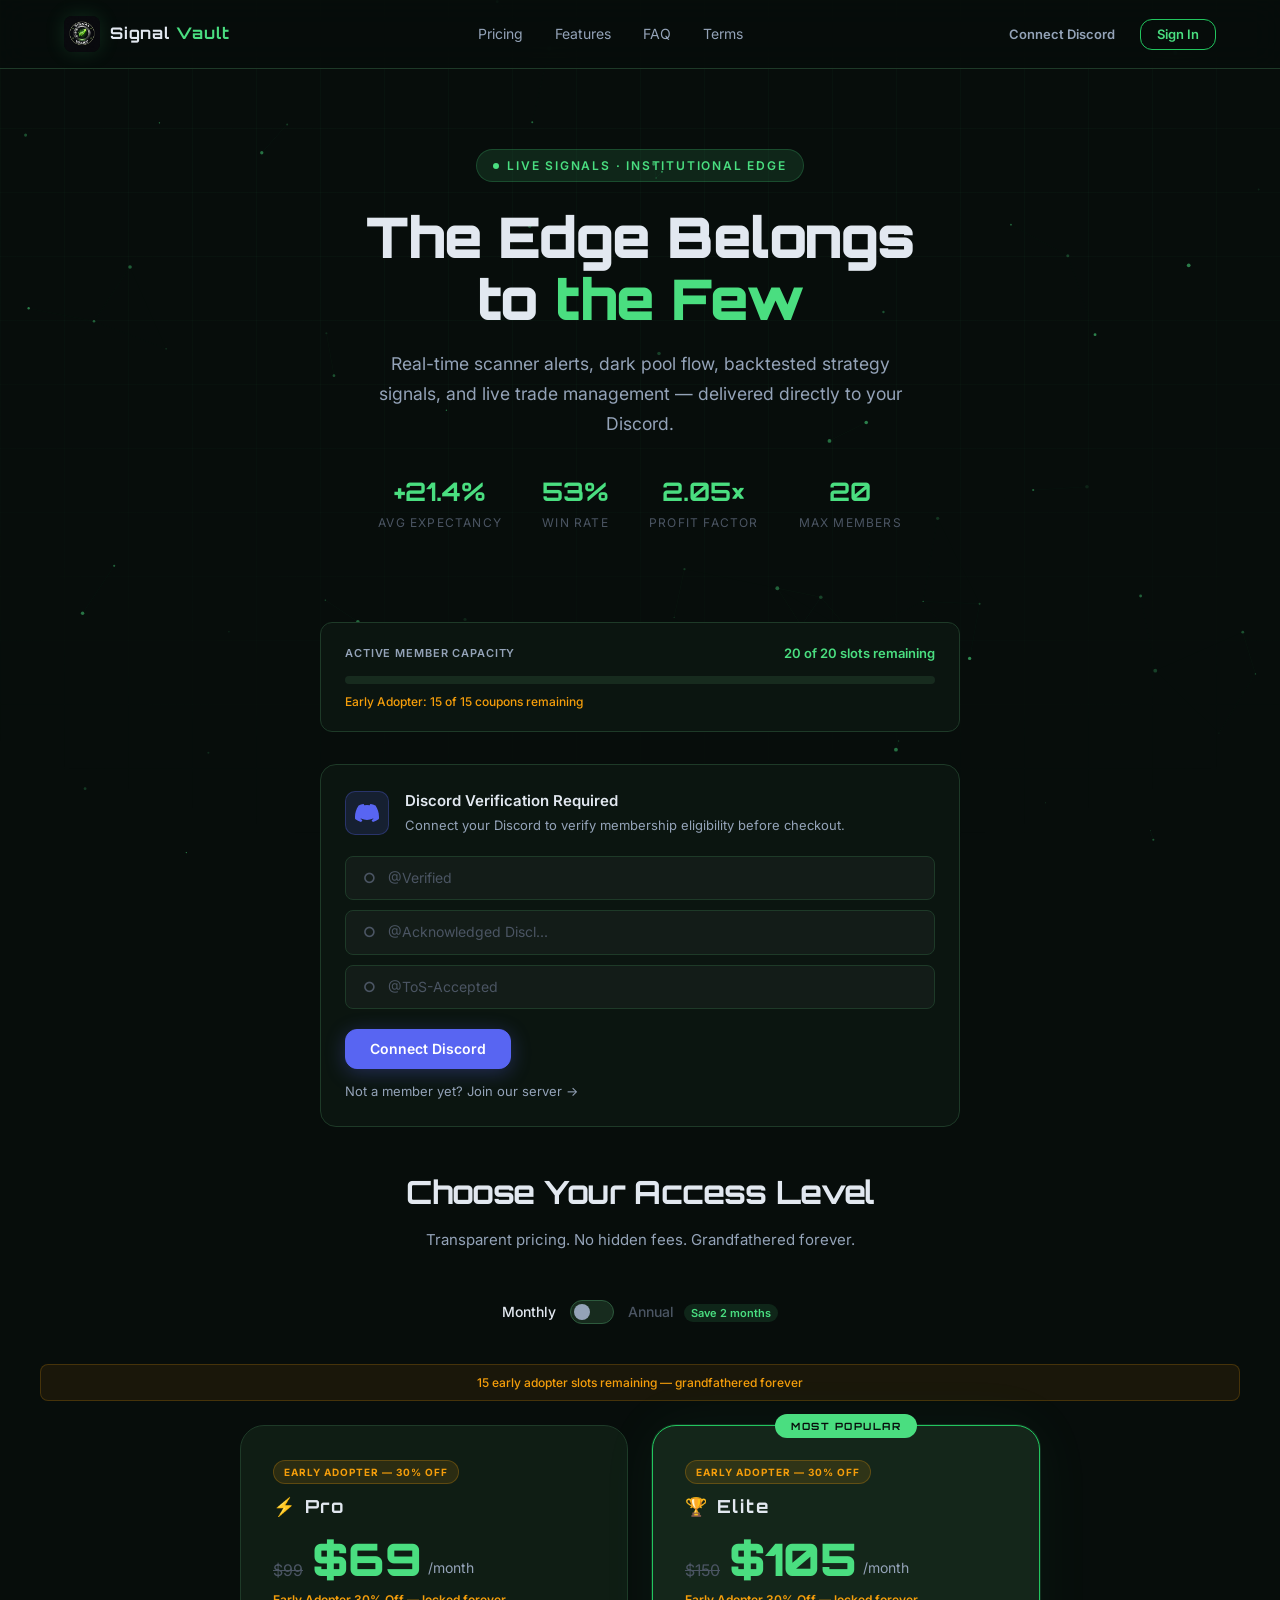
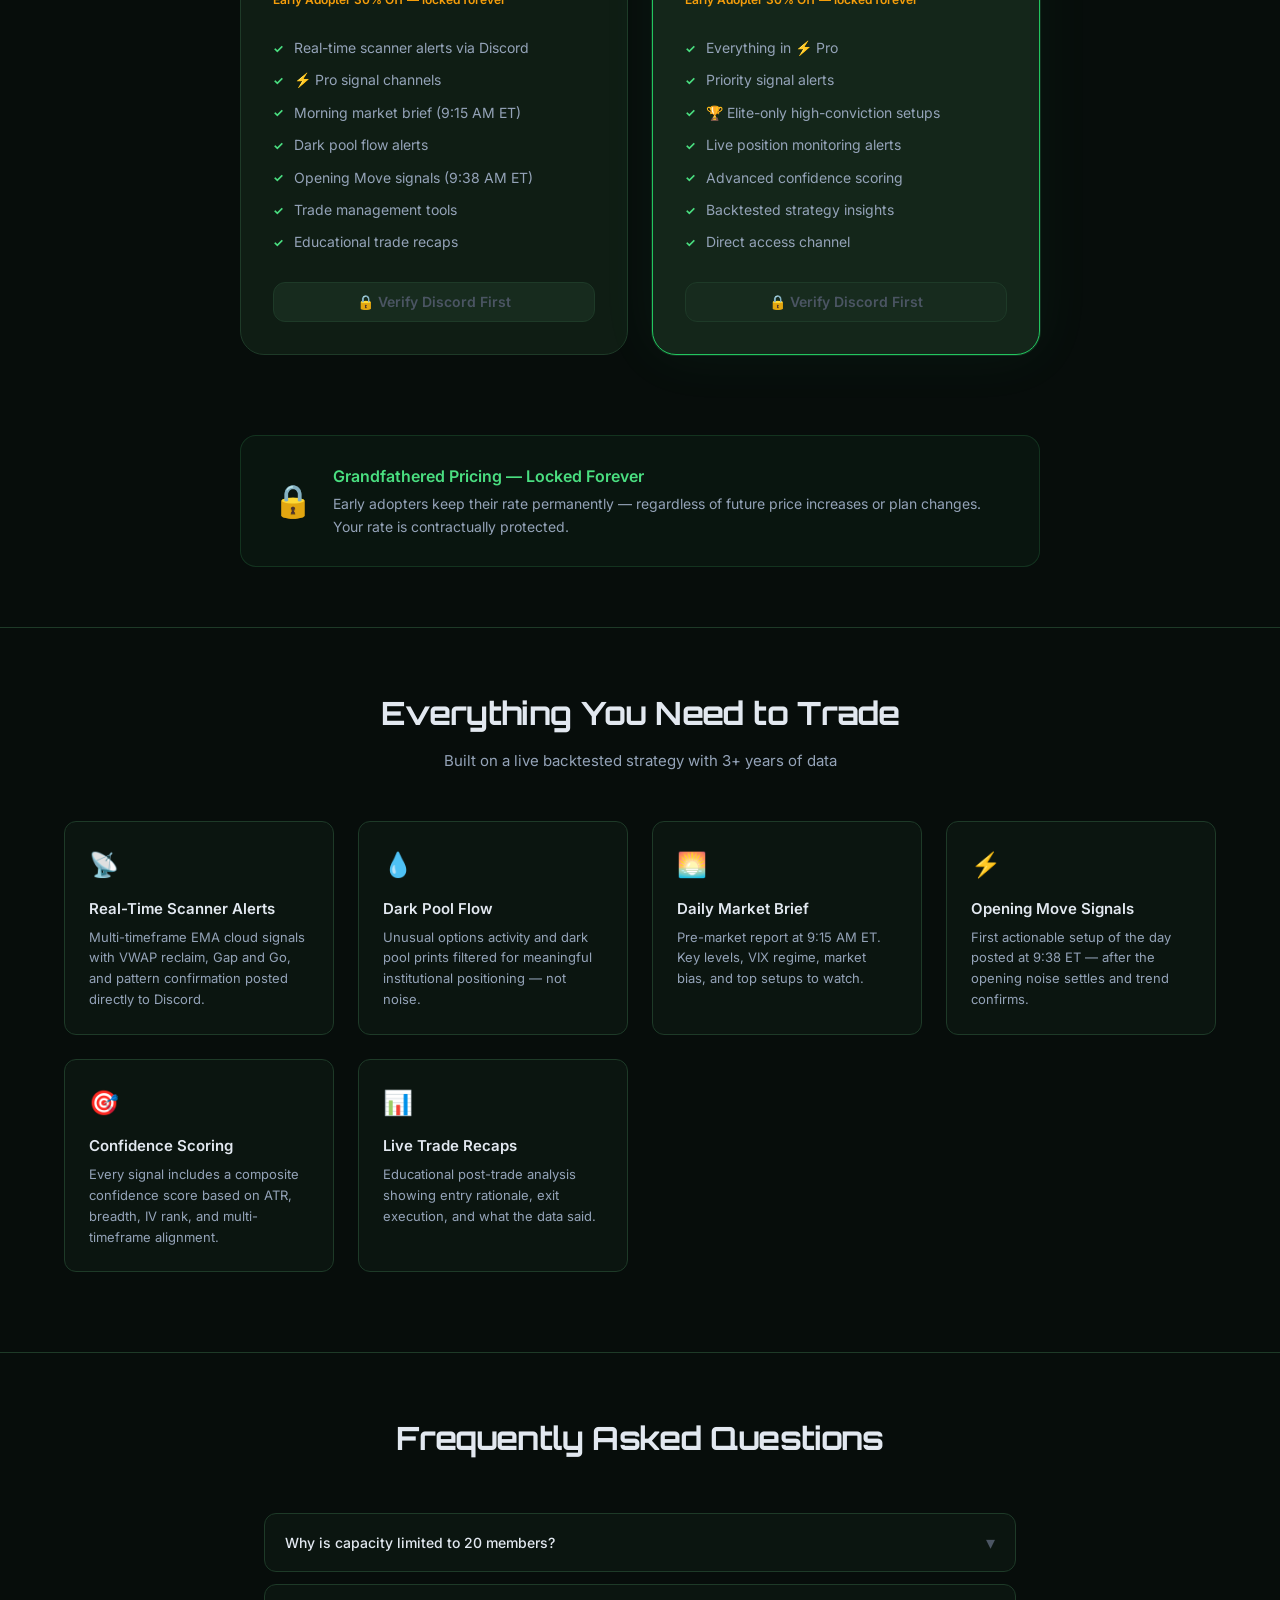
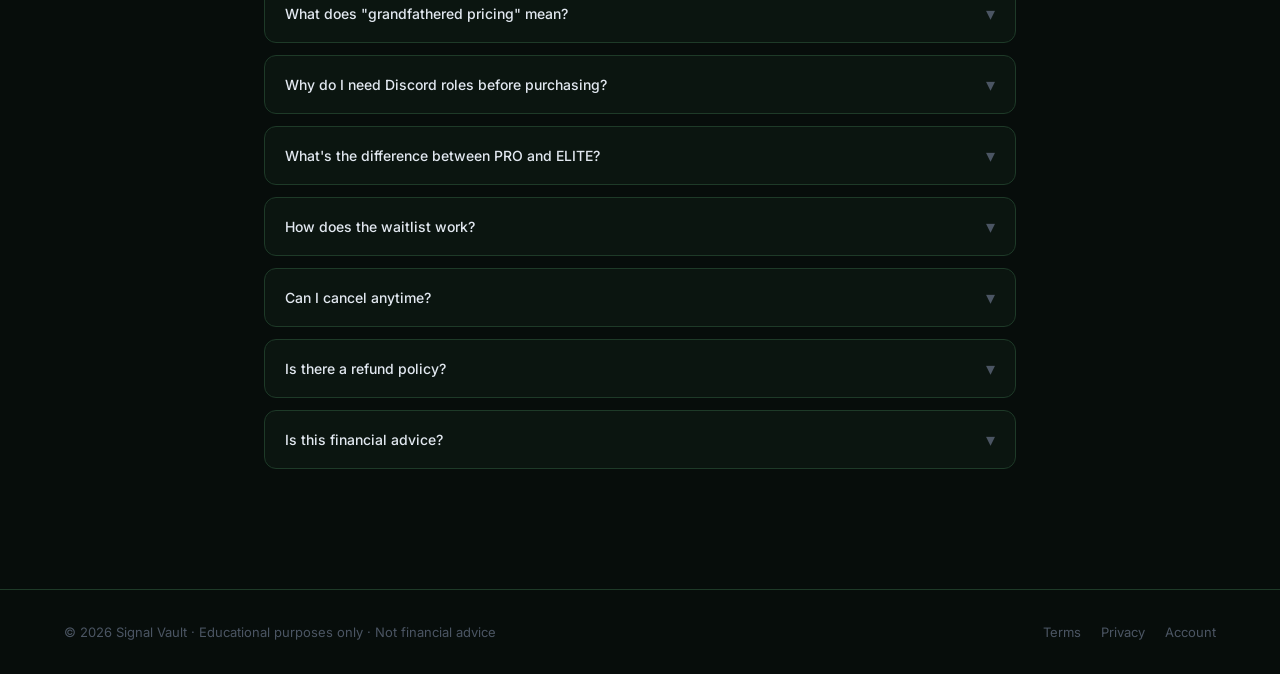
==== commit bb73fb38: "Complete Signal Vault website update with Discord integration - Fixed logo display throughout site (" ====
--- a/index.html
+++ b/index.html
@@ -8,7 +8,7 @@
   <meta property="og:title" content="Signal Vault — Subscription Plans">
   <meta property="og:description" content="Institutional-grade trading signals for the individual trader.">
   <meta property="og:type" content="website">
-  <link rel="icon" href="data:image/svg+xml,<svg xmlns='http://www.w3.org/2000/svg' viewBox='0 0 32 32'><rect width='32' height='32' rx='8' fill='%230f1d14'/><text y='22' x='5' font-size='20' fill='%234ade80'>SV</text></svg>">
+  <link rel="icon" href="./assets/logo.png" type="image/png">
   <link rel="stylesheet" href="css/style.css">
 </head>
 <body data-page="index">
@@ -22,7 +22,7 @@
       <div class="container">
         <div class="nav-inner">
           <a href="/" class="nav-logo">
-            <div class="nav-logo-mark">SV</div>
+            <img src="./assets/logo.png" alt="Signal Vault" class="nav-logo-img">
             <span class="nav-logo-text">Signal <span>Vault</span></span>
           </a>
           <div class="nav-links">
@@ -191,7 +191,7 @@
               <span class="faq-chevron">▾</span>
             </button>
             <div class="faq-answer">
-              Early adopters lock in their rate permanently. If you join at $69/month, that's your price forever — even if we raise rates for new members. Upgrades and downgrades preserve your grandfathered pricing tier.
+              Early adopters lock in their rate permanently. Regular pricing is $99/month for ⚡ Pro and $150/month for 🏆 Elite. Early Adopter pricing is 30% off: $69/month (⚡ Pro) and $105/month (🏆 Elite) — locked forever, regardless of future price increases.
             </div>
           </div>
 
@@ -264,7 +264,7 @@
       <div class="container">
         <div class="footer-inner">
           <div class="footer-copy">
-            © 2025 Signal Vault · Educational purposes only · Not financial advice
+            © 2026 Signal Vault · Educational purposes only · Not financial advice
           </div>
           <div class="footer-links">
             <a href="/terms.html">Terms</a>
--- a/css/style.css
+++ b/css/style.css
@@ -148,6 +148,22 @@
   font-weight:     700;
   color:           var(--accent);
   box-shadow:      0 0 20px rgba(74,222,128,0.15);
+}
+
+.nav-logo-img {
+  width:         36px;
+  height:        36px;
+  border-radius: 8px;
+  object-fit:    contain;
+  box-shadow:    0 0 20px rgba(74,222,128,0.15);
+}
+
+.price-was {
+  font-size:       16px;
+  color:           var(--text-muted);
+  text-decoration: line-through;
+  font-weight:     400;
+  margin-right:    4px;
 }
 
 .nav-logo-text {
@@ -1409,6 +1425,46 @@
 .legal-content ul li { list-style: disc; margin-bottom: 6px; }
 .legal-content a  { color: var(--accent); }
 
+.legal-content ol.numbered-list {
+  padding-left:  20px;
+  margin-bottom: 16px;
+  counter-reset: rule-counter;
+  list-style:    none;
+}
+.legal-content ol.numbered-list li {
+  counter-increment: rule-counter;
+  margin-bottom:     10px;
+  padding-left:      8px;
+}
+.legal-content ol.numbered-list li::before {
+  content:      counter(rule-counter) ". ";
+  font-weight:  600;
+  color:        var(--accent);
+  margin-right: 4px;
+}
+
+.legal-callout {
+  background:    rgba(74, 222, 128, 0.04);
+  border:        1px solid rgba(74, 222, 128, 0.20);
+  border-left:   3px solid var(--accent);
+  border-radius: var(--radius);
+  padding:       24px 28px;
+  margin:        0 0 24px;
+}
+.legal-callout h3 {
+  color:       var(--accent);
+  margin-top:  0;
+}
+.legal-callout p:last-child { margin-bottom: 0; }
+
+.legal-updated {
+  font-size:   13px;
+  color:       var(--text-muted);
+  margin-top:  40px;
+  padding-top: 20px;
+  border-top:  1px solid var(--border);
+}
+
 /* ── Utilities ──────────────────────────────────────────────────── */
 .hidden { display: none !important; }
 .text-center { text-align: center; }
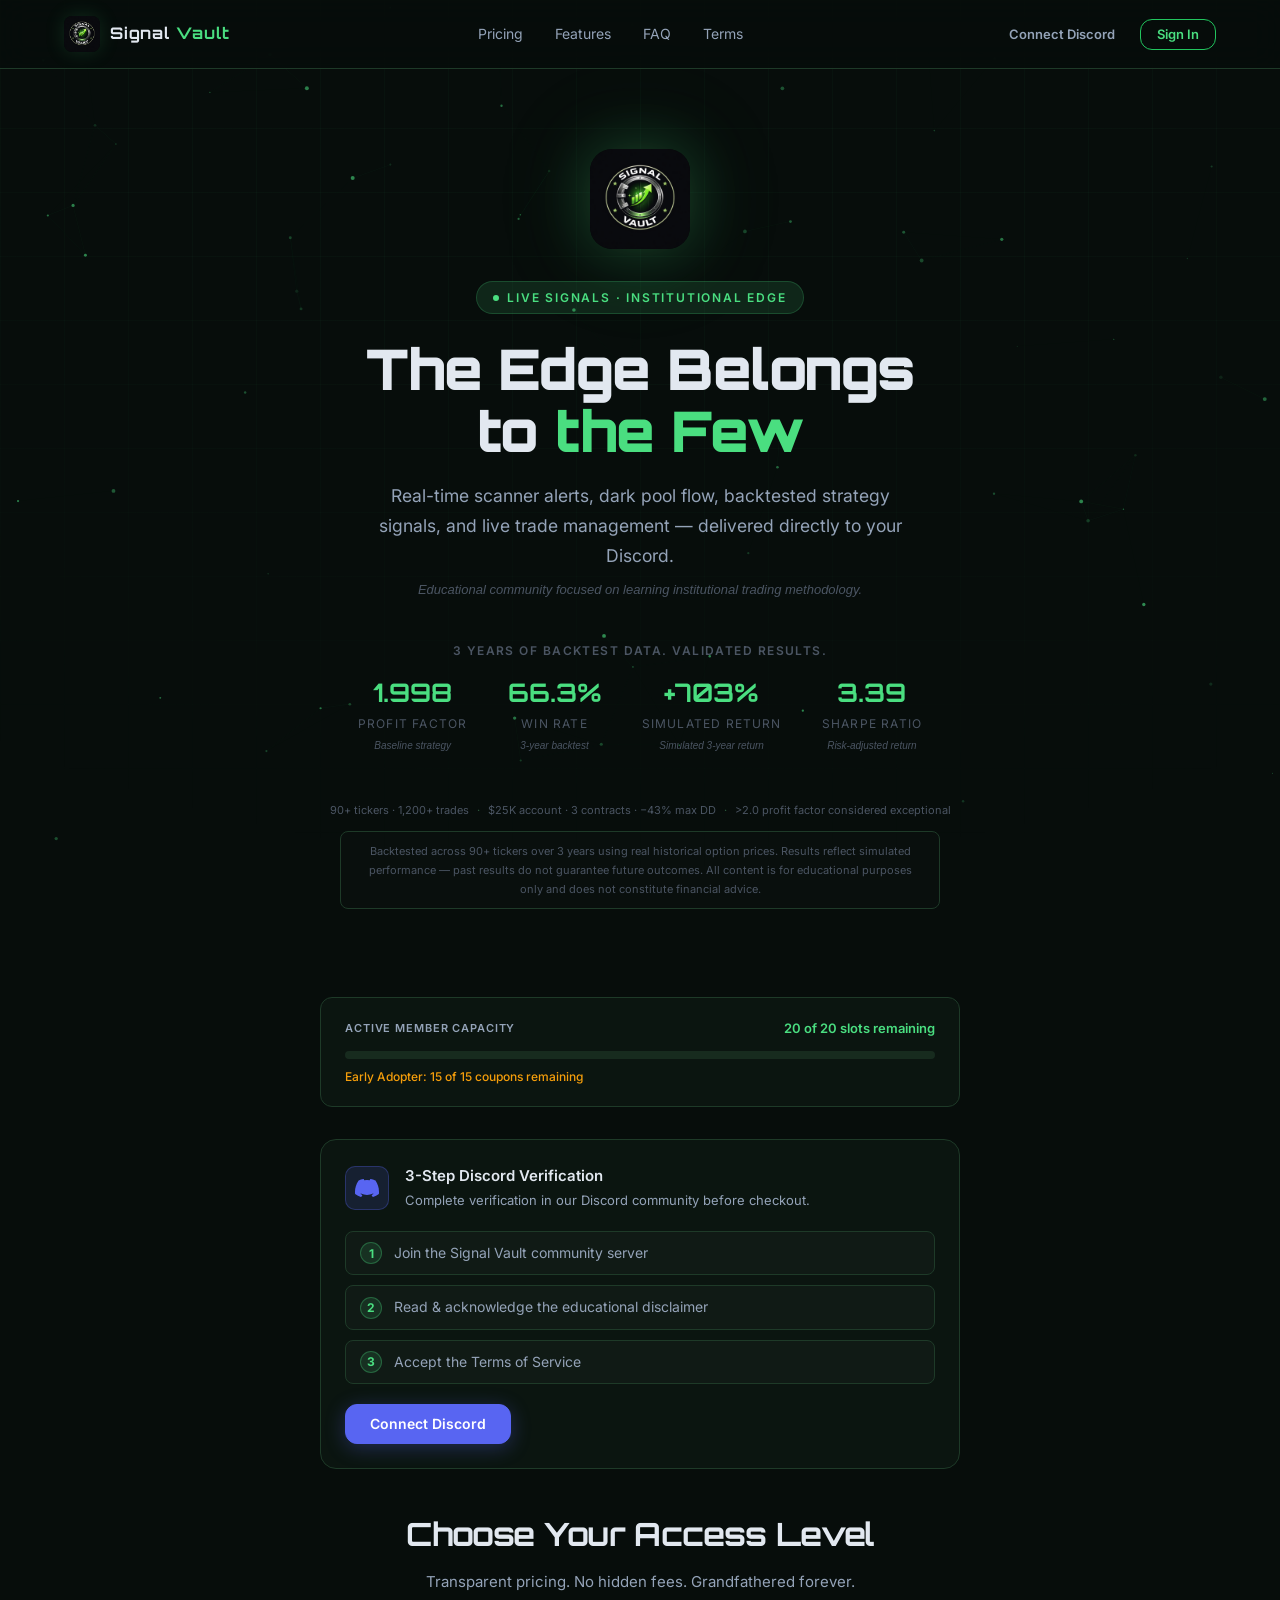
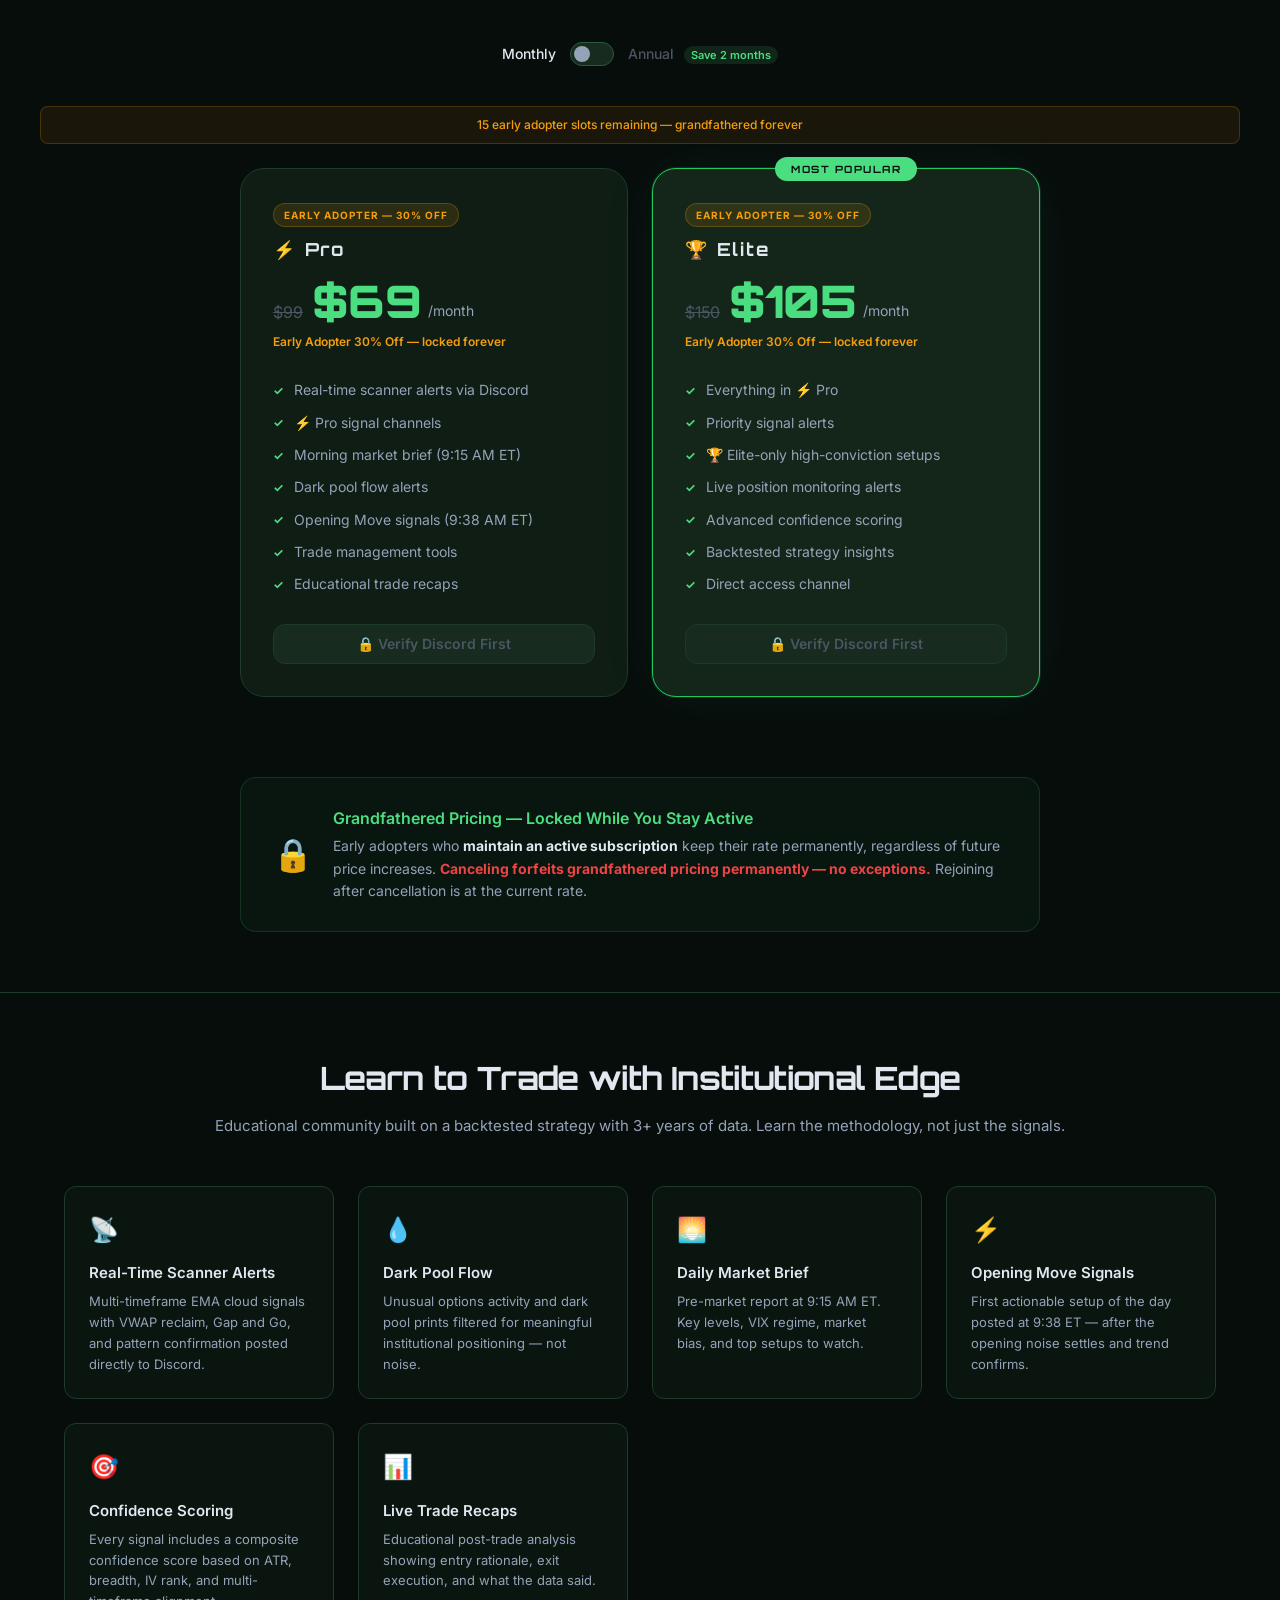
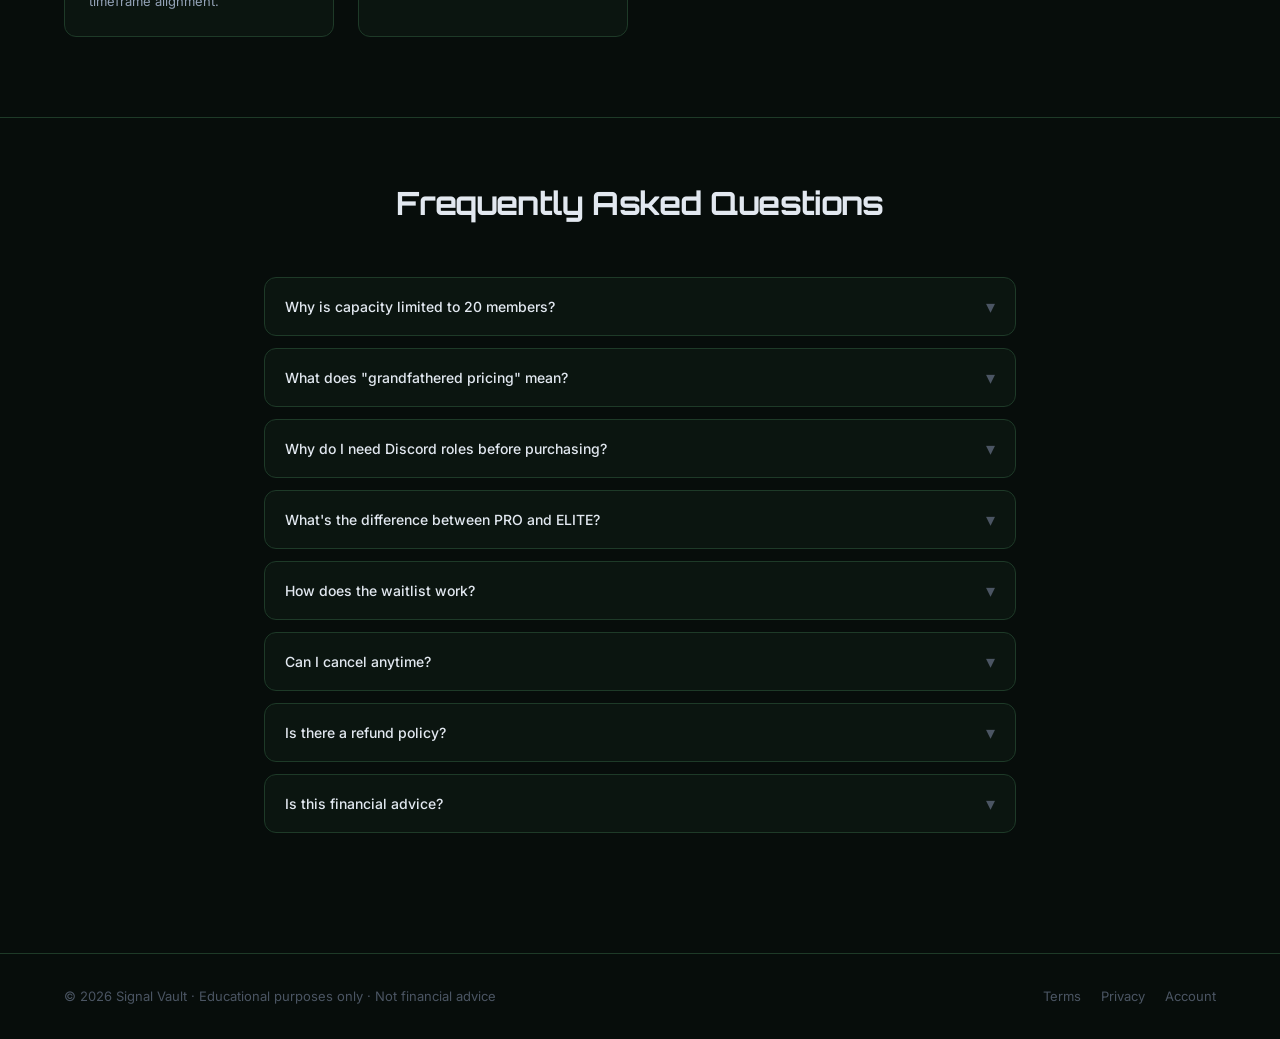
==== commit 6b004ba2: "Refine Signal Vault website: logo positioning, stats, and messaging - Larger, centered Signal Vault " ====
--- a/index.html
+++ b/index.html
@@ -42,6 +42,9 @@
     <!-- Hero -->
     <section class="hero">
       <div class="container">
+        <div class="hero-logo-wrap">
+          <img src="./assets/logo.png" alt="Signal Vault" class="hero-logo-img">
+        </div>
         <div class="hero-eyebrow">Live Signals · Institutional Edge</div>
         <h1 class="hero-title">
           The Edge Belongs<br>to <span class="accent">the Few</span>
@@ -49,25 +52,39 @@
         <p class="hero-subtitle">
           Real-time scanner alerts, dark pool flow, backtested strategy signals,
           and live trade management — delivered directly to your Discord.
+          <br><span class="hero-edu-note">Educational community focused on learning institutional trading methodology.</span>
         </p>
+        <p class="hero-stats-header">3 years of backtest data. Validated results.</p>
         <div class="hero-stats">
           <div class="stat-item">
-            <span class="stat-value">+21.4%</span>
-            <span class="stat-label">Avg Expectancy</span>
+            <span class="stat-value">1.998</span>
+            <span class="stat-label">Profit Factor</span>
+            <span class="stat-sub">Baseline strategy</span>
           </div>
           <div class="stat-item">
-            <span class="stat-value">53%</span>
+            <span class="stat-value">66.3%</span>
             <span class="stat-label">Win Rate</span>
+            <span class="stat-sub">3-year backtest</span>
           </div>
           <div class="stat-item">
-            <span class="stat-value">2.05×</span>
-            <span class="stat-label">Profit Factor</span>
+            <span class="stat-value">+703%</span>
+            <span class="stat-label">Simulated Return</span>
+            <span class="stat-sub">Simulated 3-year return</span>
           </div>
           <div class="stat-item">
-            <span class="stat-value">20</span>
-            <span class="stat-label">Max Members</span>
-          </div>
-        </div>
+            <span class="stat-value">3.39</span>
+            <span class="stat-label">Sharpe Ratio</span>
+            <span class="stat-sub">Risk-adjusted return</span>
+          </div>
+        </div>
+        <div class="stats-context">
+          <span>90+ tickers · 1,200+ trades</span>
+          <span class="stats-context-sep">·</span>
+          <span>$25K account · 3 contracts · −43% max DD</span>
+          <span class="stats-context-sep">·</span>
+          <span>&gt;2.0 profit factor considered exceptional</span>
+        </div>
+        <p class="stats-disclaimer">Backtested across 90+ tickers over 3 years using real historical option prices. Results reflect simulated performance — past results do not guarantee future outcomes. All content is for educational purposes only and does not constitute financial advice.</p>
       </div>
     </section>
 
@@ -118,8 +135,8 @@
         <div style="background:rgba(74,222,128,0.04);border:1px solid rgba(74,222,128,0.15);border-radius:16px;padding:28px 32px;display:flex;align-items:center;gap:20px;flex-wrap:wrap;max-width:800px;margin:0 auto;">
           <div style="font-size:32px;">🔒</div>
           <div style="flex:1;min-width:200px;">
-            <h3 style="font-size:16px;font-weight:600;color:var(--accent);margin-bottom:4px;">Grandfathered Pricing — Locked Forever</h3>
-            <p style="font-size:14px;color:var(--text-secondary);">Early adopters keep their rate permanently — regardless of future price increases or plan changes. Your rate is contractually protected.</p>
+            <h3 style="font-size:16px;font-weight:600;color:var(--accent);margin-bottom:4px;">Grandfathered Pricing — Locked While You Stay Active</h3>
+            <p style="font-size:14px;color:var(--text-secondary);">Early adopters who <strong style="color:var(--text-primary);">maintain an active subscription</strong> keep their rate permanently, regardless of future price increases. <strong style="color:var(--danger);">Canceling forfeits grandfathered pricing permanently — no exceptions.</strong> Rejoining after cancellation is at the current rate.</p>
           </div>
         </div>
       </div>
@@ -129,8 +146,8 @@
     <section class="features-section" id="features">
       <div class="container">
         <div class="section-header">
-          <h2 class="section-title">Everything You Need to Trade</h2>
-          <p class="section-subtitle">Built on a live backtested strategy with 3+ years of data</p>
+          <h2 class="section-title">Learn to Trade with Institutional Edge</h2>
+          <p class="section-subtitle">Educational community built on a backtested strategy with 3+ years of data. Learn the methodology, not just the signals.</p>
         </div>
         <div class="features-grid">
           <div class="feature-card animate-in">
@@ -191,7 +208,7 @@
               <span class="faq-chevron">▾</span>
             </button>
             <div class="faq-answer">
-              Early adopters lock in their rate permanently. Regular pricing is $99/month for ⚡ Pro and $150/month for 🏆 Elite. Early Adopter pricing is 30% off: $69/month (⚡ Pro) and $105/month (🏆 Elite) — locked forever, regardless of future price increases.
+              Early adopters lock in their rate for as long as they maintain an active subscription. Regular pricing is $99/month for ⚡ Pro and $150/month for 🏆 Elite. Early Adopter pricing is 30% off: $69/month (⚡ Pro) and $105/month (🏆 Elite). <strong>Canceling your subscription forfeits this rate permanently — there is no restoration once canceled, no exceptions.</strong>
             </div>
           </div>
 
--- a/css/style.css
+++ b/css/style.css
@@ -214,6 +214,73 @@
   text-align: center;
 }
 
+.hero-logo-wrap {
+  margin-bottom: 32px;
+}
+
+.hero-logo-img {
+  width:         100px;
+  height:        100px;
+  border-radius: 22px;
+  object-fit:    contain;
+  display:       block;
+  margin:        0 auto;
+  box-shadow:    0 0 60px rgba(74,222,128,0.25), 0 0 120px rgba(74,222,128,0.10);
+}
+
+.hero-edu-note {
+  display:     block;
+  font-size:   13px;
+  color:       var(--text-muted);
+  margin-top:  8px;
+  font-style:  italic;
+}
+
+.hero-stats-header {
+  font-size:     12px;
+  font-weight:   600;
+  letter-spacing: 0.12em;
+  text-transform: uppercase;
+  color:         var(--text-muted);
+  margin-bottom: 20px;
+}
+
+.stat-sub {
+  display:    block;
+  font-size:  10px;
+  color:      var(--text-muted);
+  margin-top: 2px;
+  font-style: italic;
+}
+
+.stats-context {
+  display:     flex;
+  flex-wrap:   wrap;
+  justify-content: center;
+  align-items: center;
+  gap:         8px;
+  font-size:   11px;
+  color:       var(--text-muted);
+  margin-top:  16px;
+  margin-bottom: 12px;
+}
+
+.stats-context-sep {
+  color: var(--border-bright);
+}
+
+.stats-disclaimer {
+  font-size:     11px;
+  color:         var(--text-muted);
+  max-width:     600px;
+  margin:        0 auto 48px;
+  line-height:   1.7;
+  padding:       10px 16px;
+  border:        1px solid var(--border);
+  border-radius: var(--radius-sm);
+  background:    rgba(255,255,255,0.01);
+}
+
 .hero-eyebrow {
   display:       inline-flex;
   align-items:   center;
@@ -432,6 +499,41 @@
 
 .discord-panel-header .btn-ghost.btn-sm {
   margin-left: auto;
+}
+
+/* Simplified verify steps (unauthenticated state) */
+.verify-steps {
+  display:        flex;
+  flex-direction: column;
+  gap:            10px;
+  margin-bottom:  20px;
+}
+
+.verify-step {
+  display:       flex;
+  align-items:   center;
+  gap:           12px;
+  font-size:     14px;
+  color:         var(--text-secondary);
+  padding:       10px 14px;
+  border-radius: var(--radius-sm);
+  background:    rgba(255,255,255,0.02);
+  border:        1px solid var(--border);
+}
+
+.step-num {
+  display:         flex;
+  align-items:     center;
+  justify-content: center;
+  width:           22px;
+  height:          22px;
+  border-radius:   50%;
+  background:      var(--accent-glow);
+  border:          1px solid rgba(74,222,128,0.3);
+  color:           var(--accent);
+  font-size:       12px;
+  font-weight:     700;
+  flex-shrink:     0;
 }
 
 /* Role checklist */
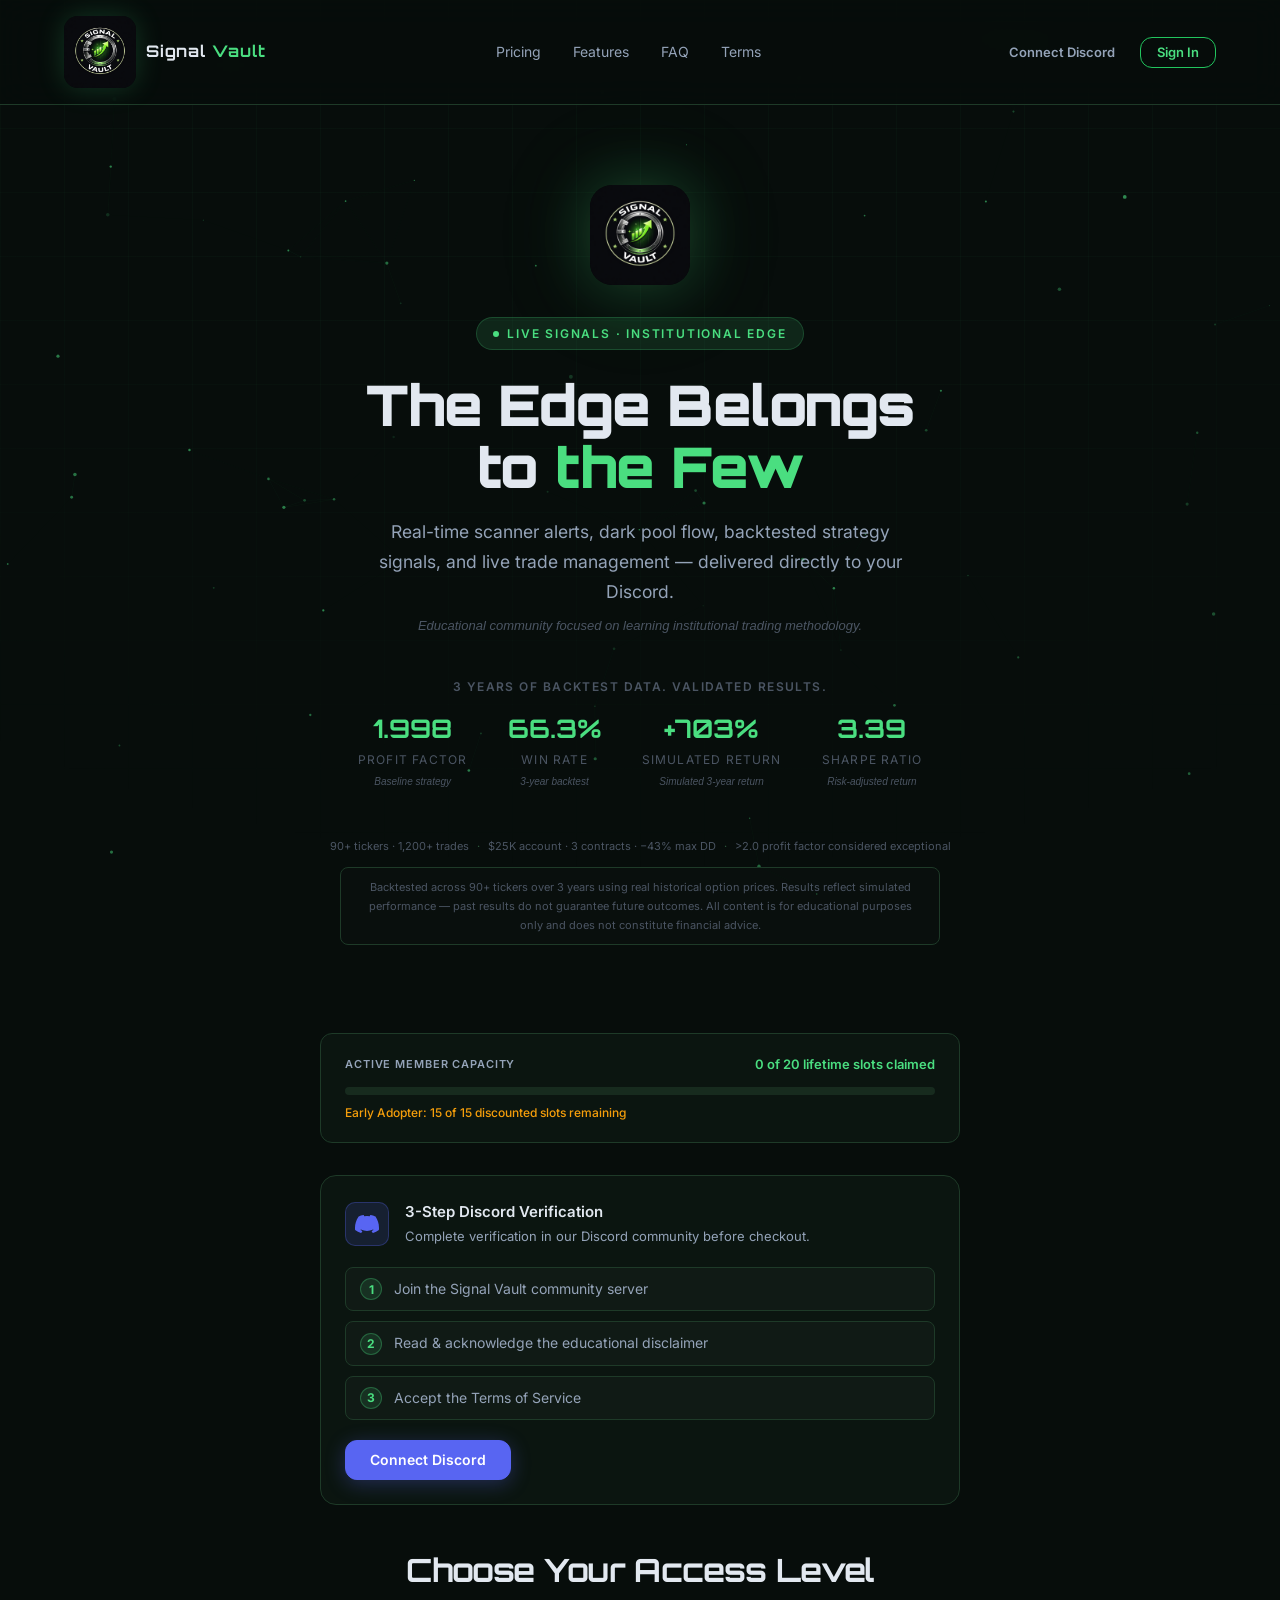
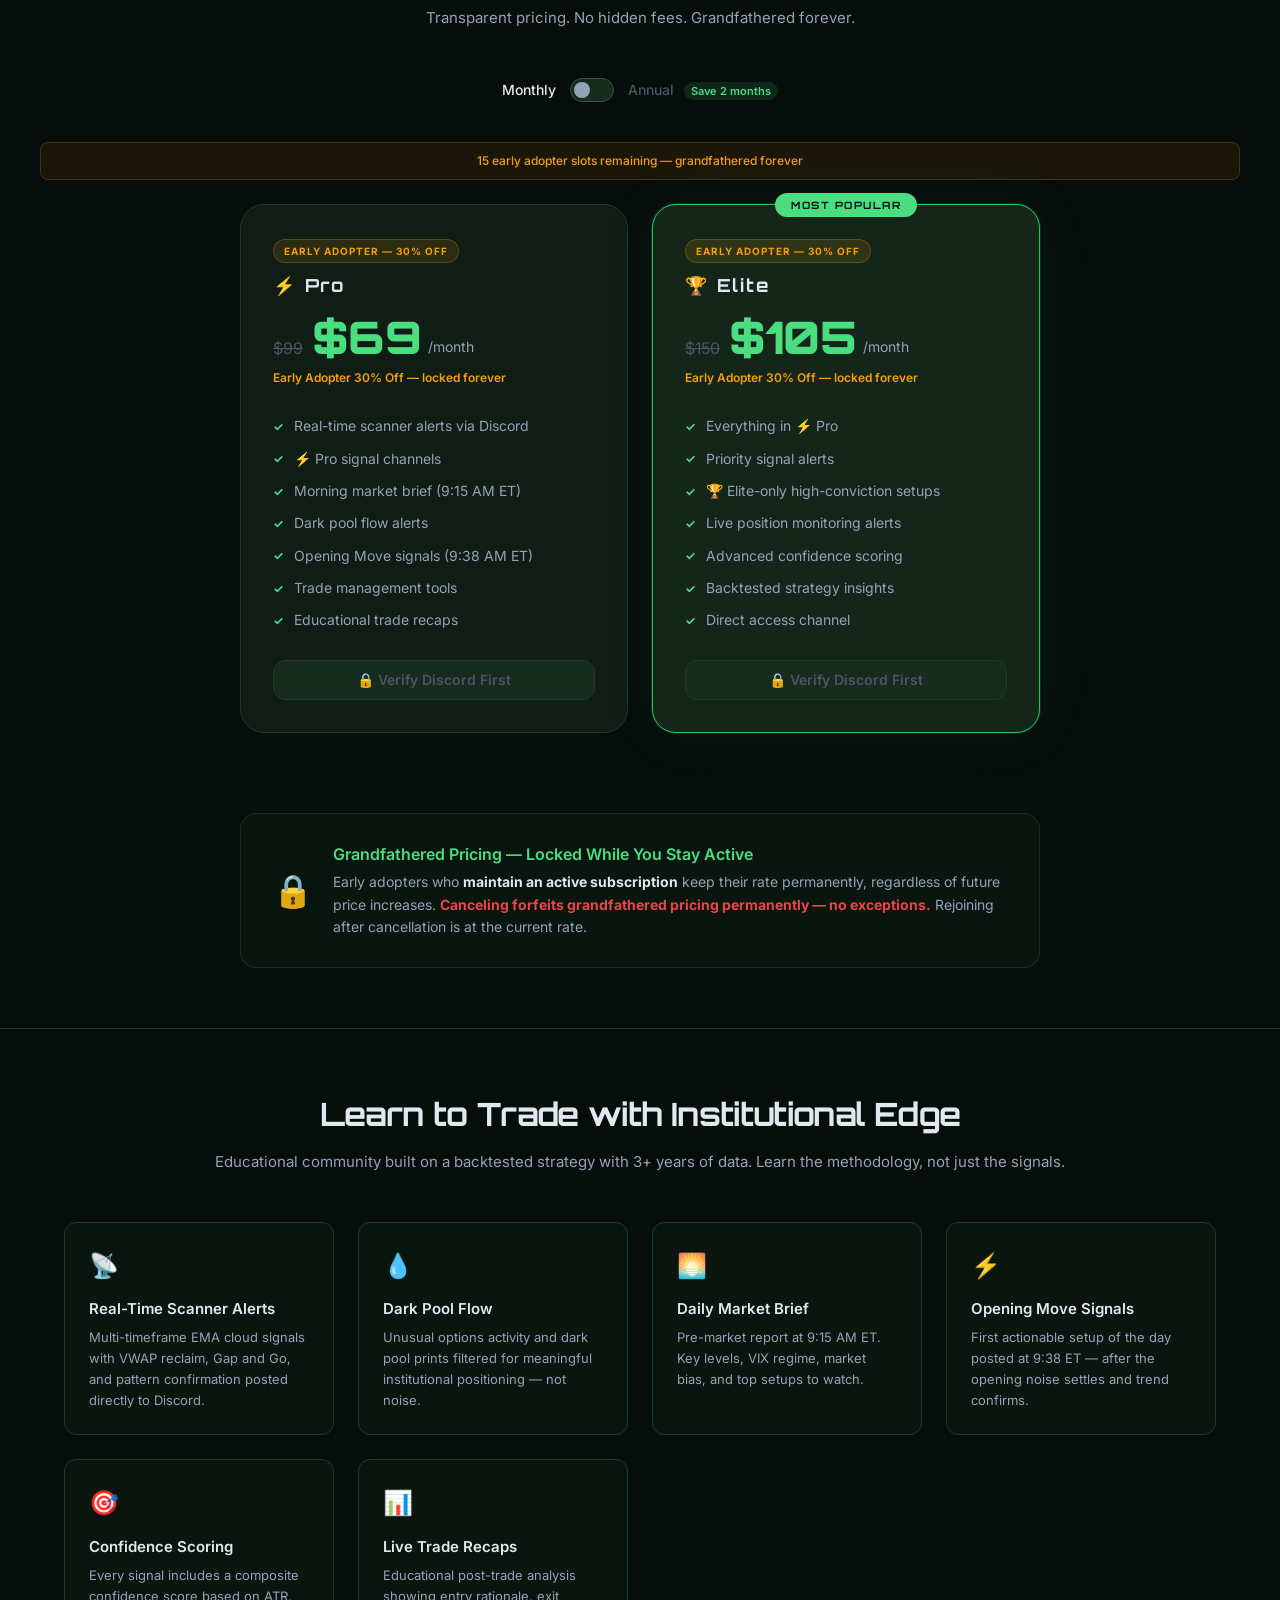
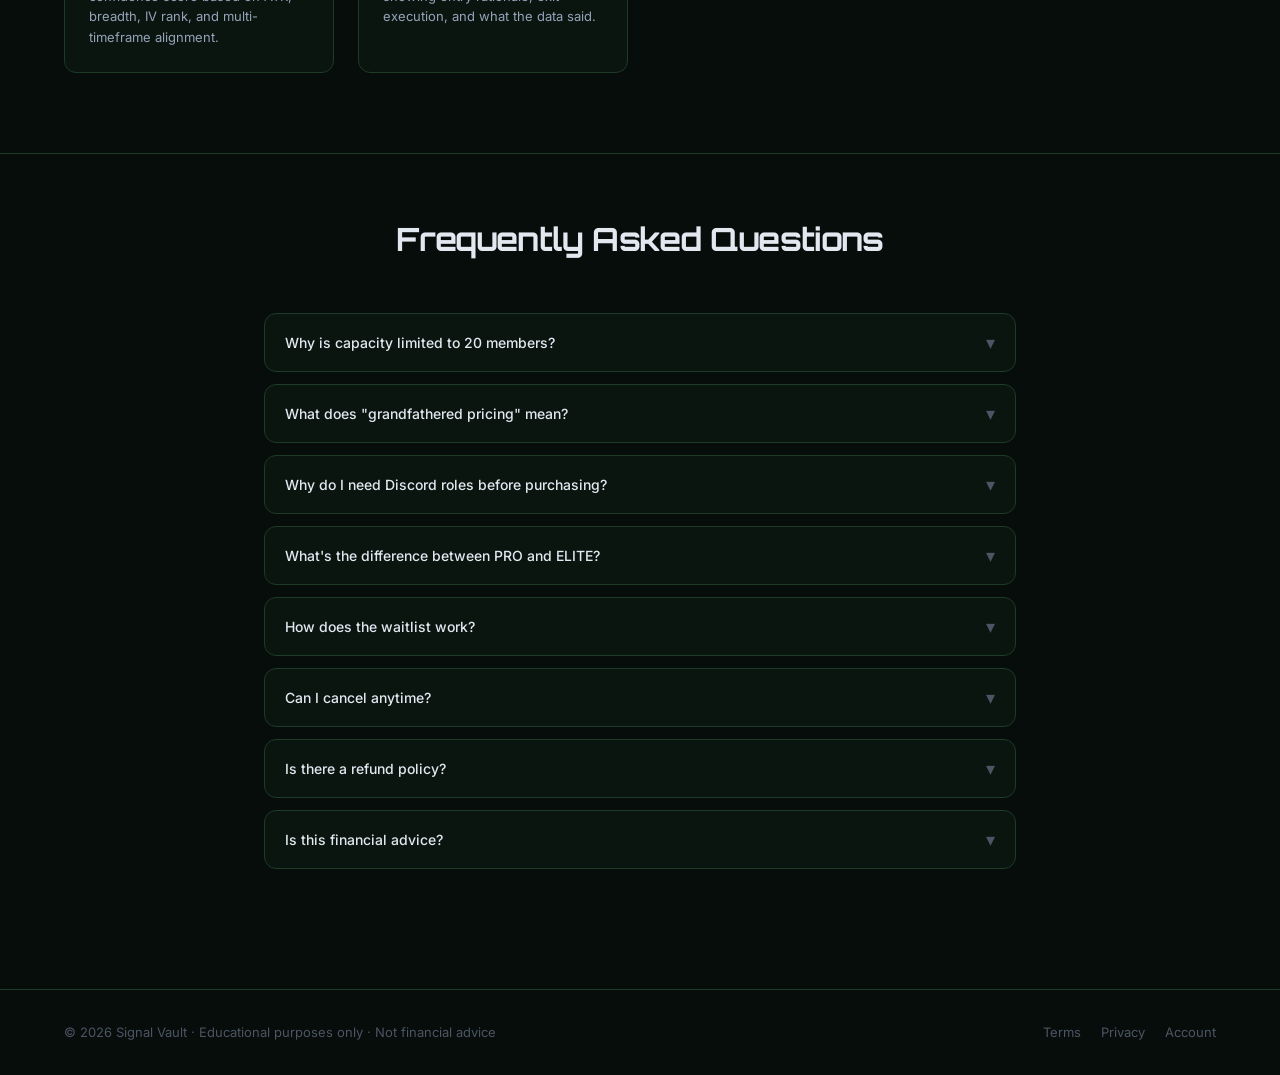
==== commit e53fa797: "Complete Stripe integration with one-way capacity system - Fixed logo size (2x larger) and GitHub Pa" ====
--- a/index.html
+++ b/index.html
@@ -10,6 +10,7 @@
   <meta property="og:type" content="website">
   <link rel="icon" href="./assets/logo.png" type="image/png">
   <link rel="stylesheet" href="css/style.css">
+  <script src="https://js.stripe.com/v3/"></script>
 </head>
 <body data-page="index">
   <canvas id="particles-canvas"></canvas>
@@ -21,7 +22,7 @@
     <nav class="nav">
       <div class="container">
         <div class="nav-inner">
-          <a href="/" class="nav-logo">
+          <a href="./index.html" class="nav-logo">
             <img src="./assets/logo.png" alt="Signal Vault" class="nav-logo-img">
             <span class="nav-logo-text">Signal <span>Vault</span></span>
           </a>
@@ -29,7 +30,7 @@
             <a href="#pricing">Pricing</a>
             <a href="#features">Features</a>
             <a href="#faq">FAQ</a>
-            <a href="/terms.html">Terms</a>
+            <a href="./terms.html">Terms</a>
           </div>
           <div id="nav-user">
             <!-- Rendered by app.js -->
@@ -284,9 +285,9 @@
             © 2026 Signal Vault · Educational purposes only · Not financial advice
           </div>
           <div class="footer-links">
-            <a href="/terms.html">Terms</a>
-            <a href="/privacy.html">Privacy</a>
-            <a href="/account.html">Account</a>
+            <a href="./terms.html">Terms</a>
+            <a href="./privacy.html">Privacy</a>
+            <a href="./account.html">Account</a>
           </div>
         </div>
       </div>
--- a/css/style.css
+++ b/css/style.css
@@ -151,11 +151,11 @@
 }
 
 .nav-logo-img {
-  width:         36px;
-  height:        36px;
-  border-radius: 8px;
+  width:         72px;
+  height:        72px;
+  border-radius: 14px;
   object-fit:    contain;
-  box-shadow:    0 0 20px rgba(74,222,128,0.15);
+  box-shadow:    0 0 28px rgba(74,222,128,0.20);
 }
 
 .price-was {
